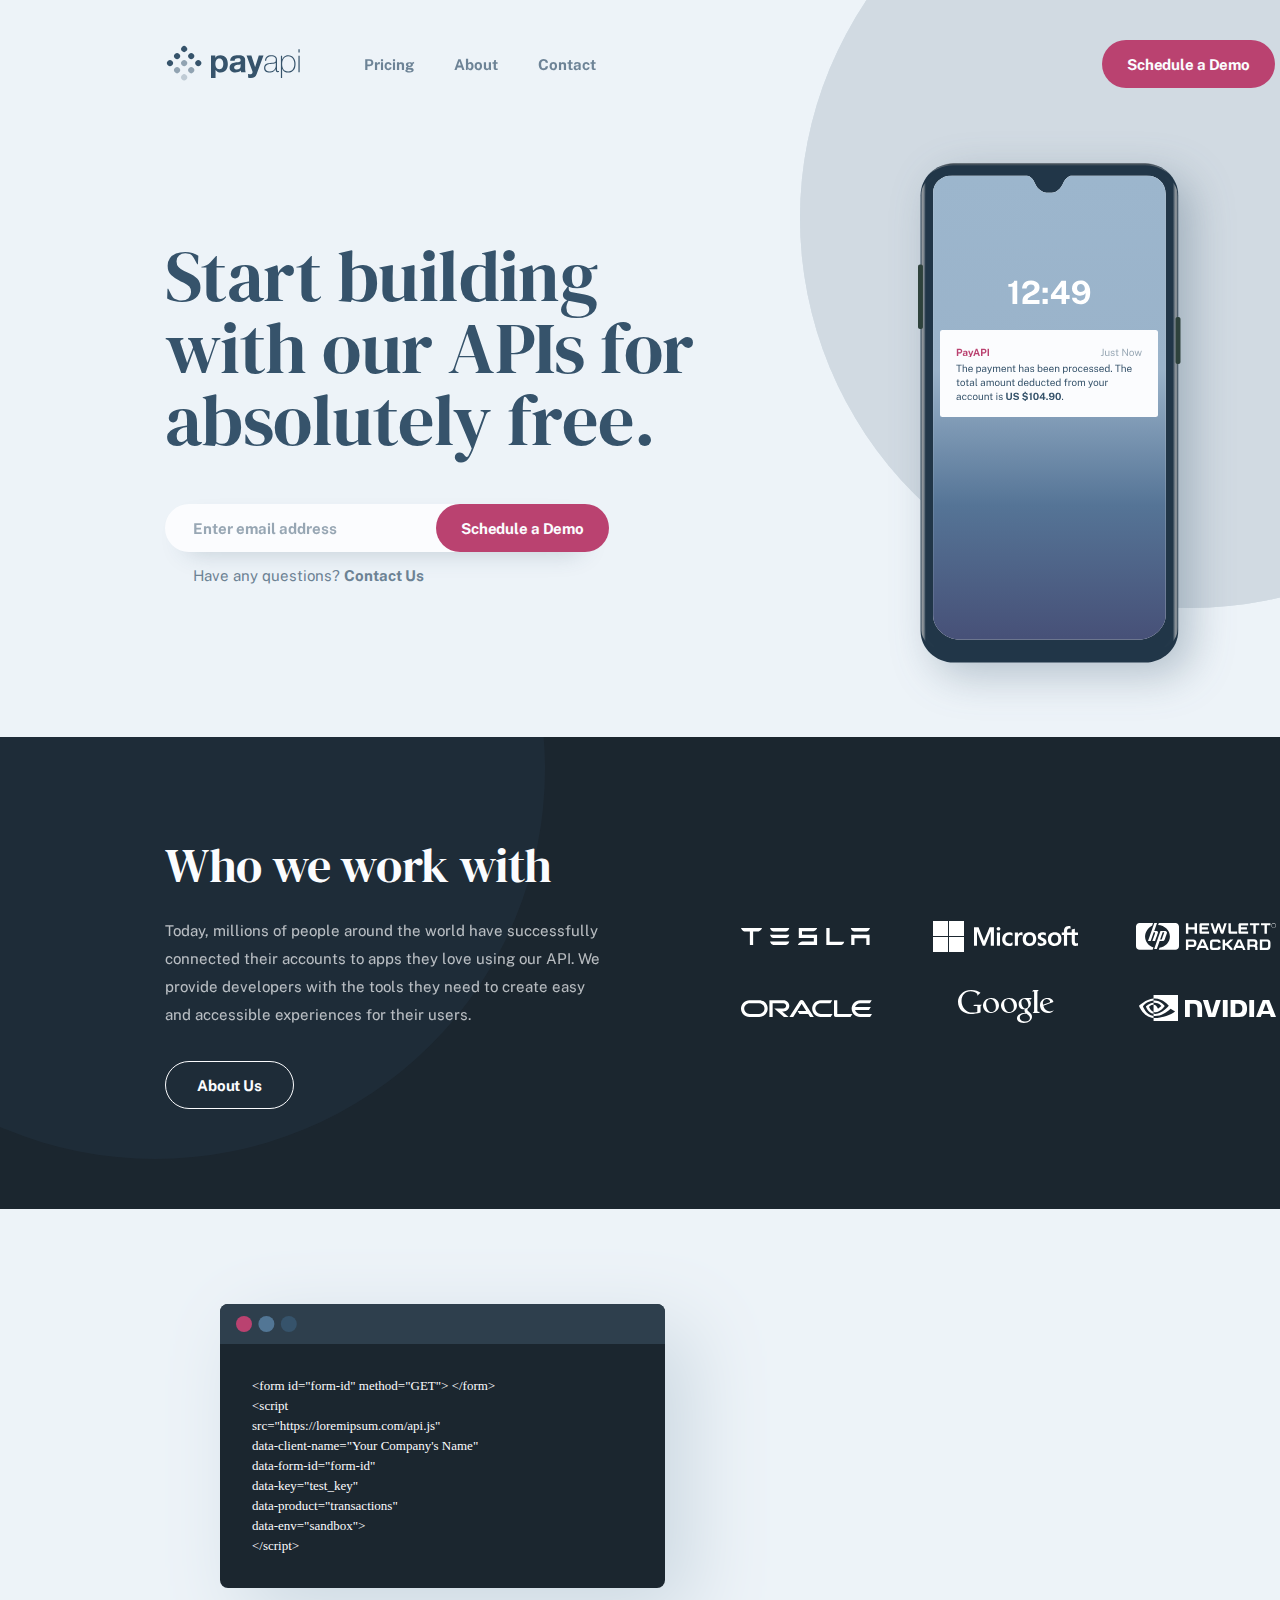
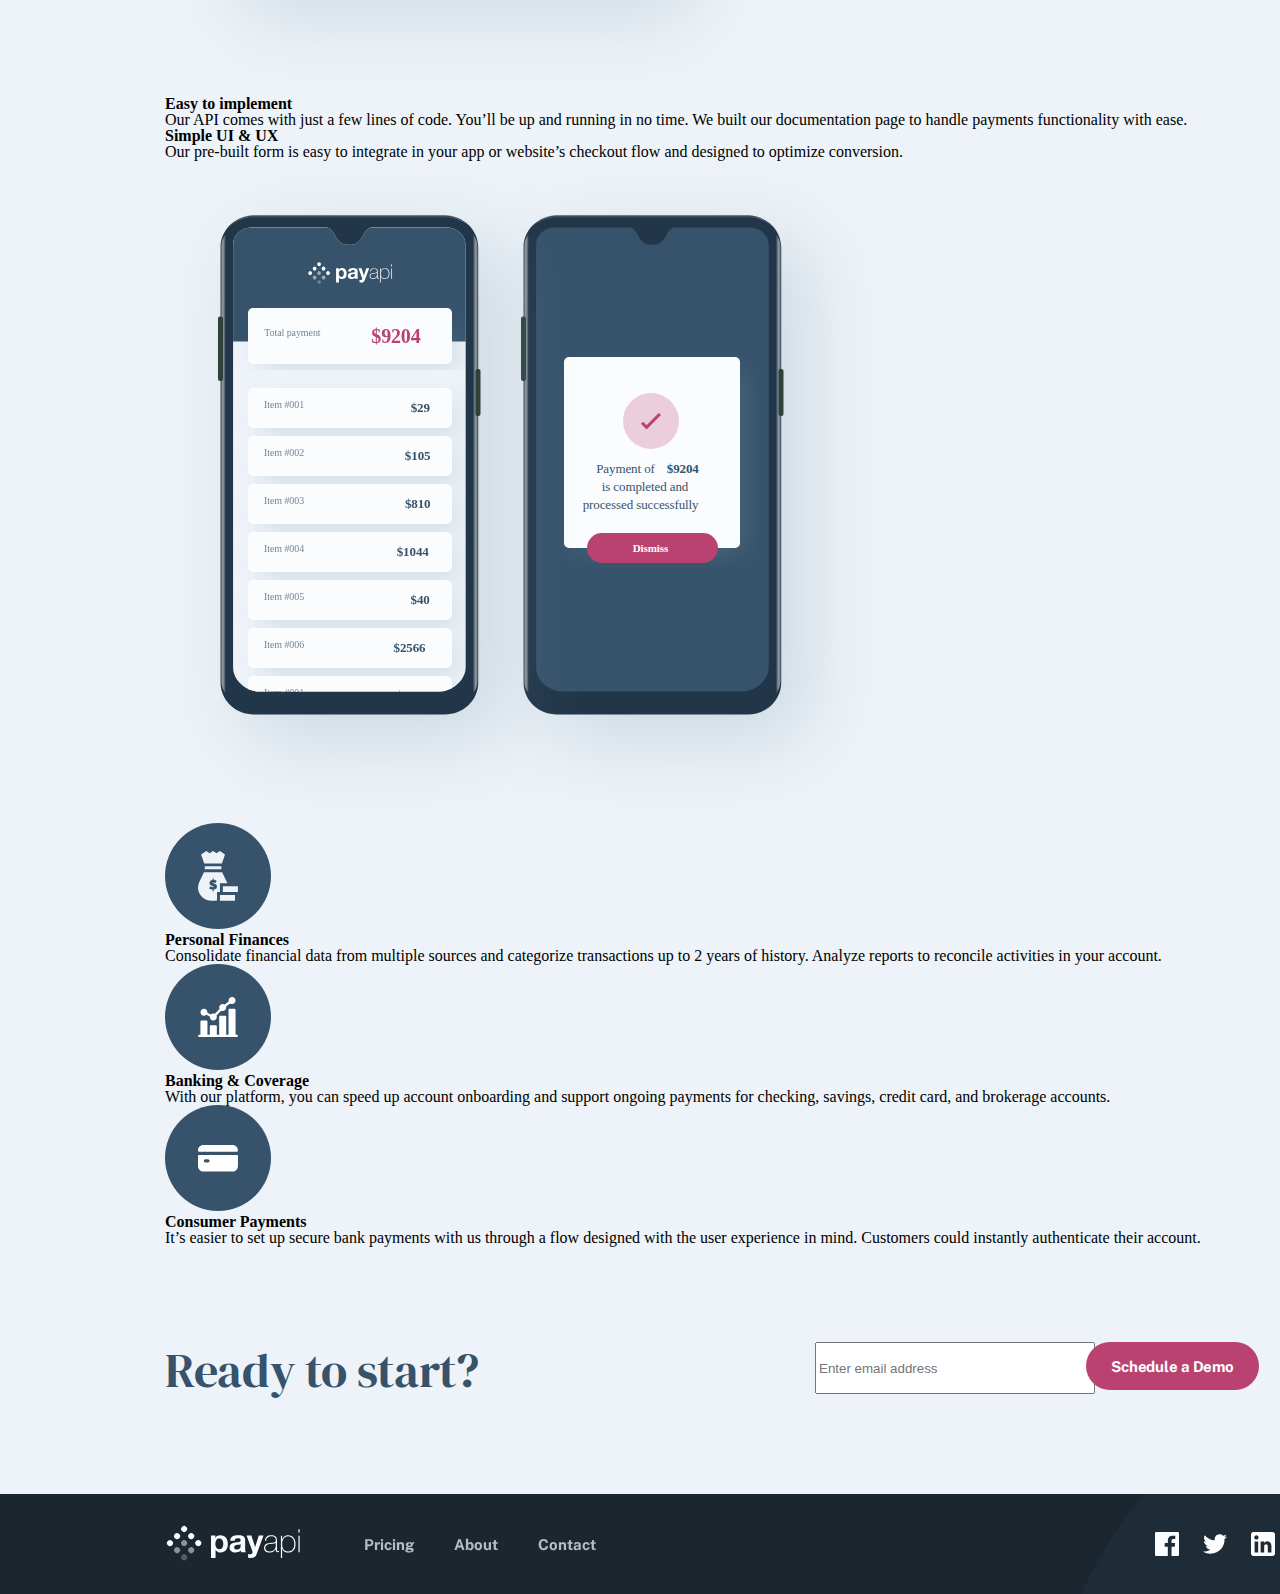
==== index.html @ 09590978 "ui_ux_home" ====
<!DOCTYPE html>
<html lang="en">

<head>
    <meta charset="UTF-8">
    <meta name="viewport" content="width=device-width, initial-scale=1.0">
    <link rel="icon" href="./IMG/favicon-32x32.png" type="image/png" sizes="25x50">
    <link rel="preconnect" href="https://fonts.googleapis.com">
    <link rel="preconnect" href="https://fonts.gstatic.com" crossorigin>
    <link href="https://fonts.googleapis.com/css2?family=Autour+One&family=DM+Serif+Display&display=swap"
        rel="stylesheet">
    <link
        href="https://fonts.googleapis.com/css2?family=Autour+One&family=DM+Serif+Display&family=Public+Sans&display=swap"
        rel="stylesheet">
    <link rel="stylesheet" href="./CSS/reset.css">
    <link rel="stylesheet" href="./CSS/style.css">
    <link rel="stylesheet" href="./CSS/who-we-work.css">
    <link rel="stylesheet" href="./CSS/style_home.css">
    <script src="./JS/main.js" defer></script>
    <script src="./JS/validation.js" defer></script>
    <title>PayAPI</title>
</head>

<body> 
    <div class="main-content">
        <div class="main-content__div">
            <header>
                <nav class="container-navbar">
                    <ul class="navbar-left">
                        <li><a href="index.html"><img src="IMG/payapi-logo.svg" alt="logo"></a></li>
                        <li><a href="pricing.html">Pricing</a></li>
                        <li><a href="about.html">About</a></li>
                        <li><a href="contacts.html">Contact</a></li>
                    </ul>
                    <div class="dropdown">
                        <img src="IMG/Group.svg" alt="menu" class="menu-mobile" onclick="showMobileMenu();">
                        <div class="dropdown-content" id="dropdownContent">
                            <ul>
                                <li><img src="IMG/mobile-close-icon.svg" alt="close" onclick="hideMenu();"></li>
                                <li><img src="IMG/Rectangle.png" alt="line"></li>
                                <li><a href="pricing.html">Pricing</a></li>
                                <li><a href="about.html">About</a></li>
                                <li><a href="contacts.html">Contact</a></li>
                                <li><button class="button-text button--primary-pink button-mobile-menu">Schedule a Demo</button></li>
                            </ul>
                        </div>
                    </div>
                    <div class="navbar-right">
                        <button class="button-text button--primary-pink button-navbar">Schedule a Demo</button>
                    </div>
                </nav>
            </header>
            <main>
                <section>
                    <div class="header-container">
                        <div class="header-container__phone-img-grid">
                            <img class="header-container__phone-img" src="./IMG/home-phone.svg" alt="phone-mockup">
                        </div>
                        <div class="header-container__grid-in-columns">
                            <h1>Start building with our APIs for absolutely free. </h1>
                            <form class="header-container__nav-form" id="formScheduleDemoTop">
                                <input class="header-container__email" type="email" id="inputScheduleDemoTop" placeholder="Enter email address" maxlength="255">
                                <button class="button-text button--primary-pink" id="buttonScheduleDemoTop" onclick="scheduleDemoFormTop(event);">Schedule a Demo</button>
                                <div id="errorTop" class="error-message"></div>
                            </form>
                            <div class="header-container__have-any-questions">
                                <span class="header-container__have-any-questions-span">Have any questions?</span>
                                <a href="contacts.html"><span class="header-container__contact-us">Contact Us</span></a>
                            </div>
                        </div>
                    </div>
                </section>
            </main>
        </div>
        <section class="who-we-work__section">
            <div class="who-we-work">
                <h3 class="who-we-work__heading">Who we work with</h3>
                <div class="who-we-work__info">
                    <p>Today, millions of people around the world have successfully connected their accounts to
                        apps they love using our API. We provide developers with the tools they need to create
                        easy and accessible experiences for their users.</p>
                    <button class="button-text button--primary-blue" onclick="redirectToAboutPage();">About Us</button>
                </div>
                <div class="enterprise-logo__div">
                    <span class="span-tesla"></span>
                    <span class="span-microsoft"></span>
                    <span class="span-hewlett"></span>
                    <span class="span-oracle"></span>
                    <span class="span-google"></span>
                    <span class="span-nvidia"></span>
                </div>
                <div class="who-we-bubble"></div>
            </div>
        </section>
        <div class="main-content__div">
            <main>
                <section class="main-content__div__simple-ui-ux">
                    <section class="main-content__div__simple-ui-ux__easy-to">
                        <img src="/IMG/illustration-easy-to-implement.svg" alt="code example ui ux">
                        <div class="main-content__div__simple-ui-ux__easy-to__inline">
                            <h2>Easy to implement</h2>
                            <p>Our API comes with just a few lines of code. You’ll be up and running in no time. We built our documentation page to handle payments functionality with ease.</p>
                        </div>
                    </section>
                    <section class="main-content__div__simple">
                        <div class="main-content__div__simple__inline"> 
                            <h2>Simple UI & UX</h2>
                            <p>Our pre-built form is easy to integrate in your app or website’s checkout flow and designed to optimize conversion.</p>
                        </div> 
                        <div class="main-content__div__simple__buble-phone">
                            <img src="/IMG/illustration-simple-ui.svg" alt="ui-ux-design">
                            <div class="main-content__div__simple__inline__circle"></div>
                        </div>
                    </section>
                </section>
                    <div class="container-review">
                        <div class="container-column__finances">
                            <img src="IMG/finances-logo.svg" alt="finances logo" class="container-column__finances-photo">
                            <h3>Personal Finances</h3>
                            <p>Consolidate financial data from multiple sources and categorize transactions up to 2 years of history. Analyze reports to reconcile activities in your account. </p>
                        </div>

                        <div class="container-column__banking">
                            <img src="IMG/banking-coverage-logo.svg" alt="banking and coverage logo" class="container-column__banking-logo">
                            <h3>Banking & Coverage</h3>
                            <p>With our platform, you can speed up account onboarding and support ongoing payments for checking, savings, credit card, and brokerage accounts.</p>
                        </div>

                        <div class="container-column__consumer-payments">
                            <img src="IMG/consumer-payments-logo.svg" alt="consumer payments logo" class="container-column__consumer-payments-logo">
                            <h3>Consumer Payments</h3>
                            <p>It’s easier to set up secure bank payments with us through a flow designed with the user experience in mind. Customers could instantly authenticate their account.</p>
                        </div>
                    </div>
                </section>
                <section class="container-bottom">
                    <div class="item-bottom-left">
                        <h2>Ready to start?</h2>
                    </div>
                    <form class="header-container__nav-form" id="formScheduleDemo">
                            <input type="email" id="inputScheduleDemo" placeholder="Enter email address" maxlength="255">
                            <button class="button-text button--primary-pink button-bottom"  id="buttonScheduleDemo" onclick="scheduleDemoForm(event);">Schedule a Demo</button>
                        <div id="error" class="error-message"></div>
                    </form>
                </section>
            </main>
        </div>
        <footer>
            <div>
                <div class="footer">
                    <div class="footer--left">
                        <a href="index.html">
                            <img src="IMG/company-logo--white.svg" alt="payapi enterprise logo"
                                class="footer-companylogo">
                        </a>
                        <ul class="footer-links">
                            <li><a href="pricing.html">Pricing</a></li>
                            <li><a href="about.html">About</a></li>
                            <li><a href="contacts.html">Contact</a></li>
                        </ul>
                    </div>

                    <ul class="footer--right">
                        <li><a href="https://www.facebook.com/"><span class="footer-facebook__link"></span></a></li>
                        <li><a href="https://twitter.com/?lang=en"><span class="footer-twitter__link"></span></a></li>
                        <li><a href="https://lt.linkedin.com/"><span class="footer-linkedin__link"></span></a></li>
                    </ul>
                </div>
                <div class="footer-bubble"></div>
            </div>
        </footer>
    </div>
</body>
<!-- ------ -->
</html>
---- CSS/style.css ----
:root {
  --dark-pink: rgb(186, 66, 112);
  --link-water-white: rgb(251, 252, 254);
  --san-juan-blue: rgb(54, 83, 107);
  --mirage-blue: rgb(27, 38, 47);
  --charm-pink: rgb(218, 109, 151);
  --light-san-juan-blue: rgb(108, 130, 148);
}

.main-content {
  position: absolute;
}

.main-content__div:first-child {
  background-image: url(../IMG/bg-pattern-circle.svg);
  background-repeat: no-repeat;
  background-position: 800px -172px;
}

.main-content__div {
  background-color: #edf3f8;
  padding: 40px 165px 0 165px;
  overflow: hidden;
  max-width: 1110px;
}

.menu-mobile {
  display: none;
}

.dropdown {
  display: none;
}

.button-text {
  font-family: Public Sans;
  font-size: 15px;
  font-style: normal;
  font-weight: 700;
  line-height: normal;
  letter-spacing: -0.115px;
  border-radius: 24px;
}

.button--primary-pink {
  background-color: var(--dark-pink);
  border: none;
  width: 173px;
  height: 48px;
  color: var(--link-water-white);
}

.button--primary-blue {
  background-color: transparent;
  border: 1px solid var(--san-juan-blue);
  width: 168px;
  height: 48px;
  color: var(--san-juan-blue);
}

.button--primary-pink:hover,
.button--primary-pink:active {
  cursor: pointer;
  background-color: var(--charm-pink);
}

.button--primary-blue:hover,
.button--primary-blue:active {
  cursor: pointer;
  background-color: var(--san-juan-blue);
  color: var(--link-water-white);
}

.button-navbar {
  z-index: 3;
}

.container-navbar {
  display: flex;
  flex-shrink: 0;
  align-items: center;
  z-index: 10;
  position: relative;
}

.navbar-left {
  display: flex;
  justify-content: space-around;
  align-items: center;
}

.navbar-left a {
  color: rgb(56, 85, 110);
  font-family: Public Sans;
  font-size: 15px;
  font-style: normal;
  font-weight: 700;
  line-height: normal;
  text-decoration: none;
}

.navbar-left li {
  padding-left: 40px;
  opacity: 0.7;
}

.navbar-left li:hover {
  opacity: 1;
}

.navbar-left li:first-child {
  padding: 0;
  opacity: unset;
}

.navbar-left li:nth-child(2) {
  padding-left: 64px;
}

.navbar-left a:hover {
  color: #36536b;
  opacity: 1;
}

.navbar-right {
  display: flex;
  flex: 1;
  justify-content: flex-end;
}

.container-bottom {
  height: 56px;
  display: flex;
  justify-content: space-between;
  padding: 96px 0;
}

.item-bottom-right {
  display: flex;
  align-items: center;
  justify-content: flex-end;
}

.item-bottom-right input {
  padding: 0;
  background: #fbfcfe;
  box-shadow: 10px 10px 25px -10px rgba(54, 83, 107, 0.25);
  border: none;
  border-radius: 24px;
  width: 418px;
  height: 48px;
  position: relative;
  left: 173px;
  padding-left: 27px;
}

.item-bottom-right input::placeholder {
  font-family: Public Sans;
  font-size: 15px;
  font-style: normal;
  font-weight: 700;
  line-height: normal;
  color: #36536b;
  opacity: 0.5;
  padding: 16px 276px 14px 0px;
}

.item-bottom-right input {
  color: #36536b;
  font-family: Public Sans;
  font-size: 15px;
  font-style: normal;
  font-weight: 700;
  line-height: normal;
}

.item-bottom-right input {
  color: #36536b;
  font-family: Public Sans;
  font-size: 15px;
  font-style: normal;
  font-weight: 700;
  line-height: normal;
}

.button-bottom {
  z-index: 2;
}

.container-bottom h2 {
  color: #36536b;
  font-family: DM Serif Display;
  font-size: 48px;
  font-style: normal;
  font-weight: 400;
  line-height: 56px;
  letter-spacing: -0.369px;
  white-space: nowrap;
}

footer {
  width: 100%;
  height: 100px;
  background: #1b262f;
  overflow: hidden;
}

.footer {
  display: flex;
  justify-content: space-between;
  flex-direction: row;
  align-items: center;
  z-index: 20;
  position: relative;
  height: 100px;
  padding: 0 165px;
}

.footer--left,
.footer--right {
  display: flex;
}

.footer--right {
  width: 120px;
  justify-content: space-between;
}

.footer-links {
  display: flex;
  justify-content: space-around;
  align-items: center;
  margin-right: 40px;
}

.footer-links li {
  margin-right: 40px;
}

.footer-links a {
  text-decoration: none;
  color: #fbfcfe;
  font-family: Public Sans;
  font-size: 15px;
  font-style: normal;
  font-weight: 700;
  line-height: normal;
  opacity: 0.7;
}

.footer-links a:hover {
  opacity: unset;
}

.footer-companylogo {
  margin-right: 64px;
}

.footer--right li {
  margin-right: 20px;
}

.footer--right li:last-child {
  margin-right: 0;
}

.footer-bubble {
  width: 780px;
  height: 780px;
  border-radius: 780px;
  background: #36536b;
  position: relative;
  z-index: 3;
  right: -390px;
  bottom: 236px;
  float: right;
  opacity: 0.15;
}

.footer--right span {
  height: 24px;
  width: 24px;
  display: block;
  background-position: center;
  background-repeat: no-repeat;
  background-size: cover;
}

.footer--right span.footer-twitter__link {
  background-size: unset;
}

.footer-facebook__link {
  background-image: url(../IMG/facebook-logo.svg);
}

.footer-twitter__link {
  background-image: url(../IMG/twitter-logo.svg);
}

.footer-linkedin__link {
  background-image: url(../IMG/linkedin-logo.svg);
}

.footer-facebook__link:hover {
  background-image: url(../IMG/facebook-logo--pink.svg);
}

.footer-twitter__link:hover {
  background-image: url(../IMG/twitter-logo--pink.svg);
}

.footer-linkedin__link:hover {
  background-image: url(../IMG/linkedin-logo--pink.svg);
}

@media screen and (min-width: 1678px) {
  .main-content__div:first-child{
    padding: 40px 300px 0 300px !important;
  }
}
@media screen and (min-width: 1441px) {
  .main-content__div,
  .main-content {
    margin: 0 auto;
  }

  .main-content__div:first-child{
    padding: 40px 200px 0 200px !important;
  }

  .main-content {
    position: unset;
    background-color: #edf3f8;
  }

  .dropdown {
    display: none;
  }

  footer {
    display: flex;
    justify-content: center;
  }

  footer > div {
    width: 1770px;
    overflow: hidden;
  }

  .who-we-work__section {
    display: flex;
    justify-content: center;
    background: #1b262f;
  }

  .main-content__div__simple-ui-ux__easy-to{
    display: grid;
    grid-template-columns: 1fr 1fr;
    grid-template-rows: 1fr;
}

.main-content__div__simple{
    display: grid;
    grid-template-columns: 1fr 1fr 1fr;
}

.main-content__div__simple-ui-ux{
    background-color:#eef3f9 ;
}

.main-content__div__simple-ui-ux__easy-to__inline h2{
    font-family: DM Serif Display;
    font-size: 48px;
    font-weight: 400;
    line-height: 56px;
    letter-spacing: -0.3692307770252228px;
    text-align: left;
    color: #36536B;
    max-width: 445px;
    max-height: 56px;
    padding-top: 170px;
    padding-left: 15px;
}

.main-content__div__simple-ui-ux__easy-to__inline p{
    font-family: Public Sans;
    font-size: 15px;
    font-weight: 400;
    line-height: 28px;
    letter-spacing: 0px;
    text-align: left;
    opacity: 70%;
    color: #36536B;
    max-width: 430px;
    max-height: 84px;
    padding-left: 13px;
    padding-top: 24px;
}

.main-content__div__simple__inline h2{
    font-family: DM Serif Display;
    font-size: 48px;
    font-weight: 400;
    line-height: 56px;
    letter-spacing: -0.3692307770252228px;
    text-align: left;
    color: #36536B;
    max-width: 445px;
    max-height: 56px;
    color:#36536B;
    padding-left: 0px;
}

.main-content__div__simple__inline p{
    font-family: Public Sans;
    font-size: 15px;
    font-weight: 400;
    line-height: 28px;
    letter-spacing: 0px;
    text-align: left;
    color: #36536B;
    opacity: 70%;
    max-width: 445px;
    max-height: 56px;
    padding-left: 0px;
    padding-top: 24px;
}

.main-content__div__simple__inline{
    width: 610px;
    padding-top: 228px;
}

.main-content__div__simple-ui-ux__easy-to img{
    margin-left: -55px;
    padding-top: 55px;
}

.main-content__div__simple__inline__circle{
     background: #36536b;
    max-width: 390px; 
    max-height: 780px;
    opacity: 10%;
    border-radius: 100% 0 0 100%/50% 0 0 50%;
    margin-left: -150px;
}

.main-content__div__simple__buble-phone img{
    margin-top: 85px;
    z-index: 10;
    margin-left:-140px;
}


.main-content__div__simple{
    display: grid;
    grid-template-columns: 445px 700px;
}

.main-content__div__simple__buble-phone{
    display: grid;
    grid-template-columns: 410px 390px;
    grid-template-rows: 780px 600px;
    margin-left: 180px;
    margin-top: -93px;
}

}


@media screen and (max-width: 768px) and (min-width: 376px) {
  .main-content__div {
    max-width: 689px;
    padding: 0 40px 0 39px;
  }

  .main-content__div:first-child {
    padding: 45px 40px 0 39px;
    background-position: -91px -663px;
    background-size: 949px;
    max-width: 689px;
  }

  .menu-mobile {
    display: none;
  }

  .dropdown {
    display: none;
  }

  footer {
    max-width: 768px;
  }

  .footer {
    padding: 0 40px 0 39px;
  }

  .navbar-left img {
    width: 135px;
    height: 38px;
  }

  .navbar-left li:nth-child(2) {
    padding-left: 64px;
  }

  .container-bottom {
    flex-direction: column;
    align-items: center;
    padding: 100px 0 187px 0;
  }

  .container-bottom h2 {
    margin-bottom: 40px;
  }

  .item-bottom-right input {
    left: 87.5px;
  }

  .button-bottom {
    position: relative;
    right: 85px;
  }

.main-content__div__simple-ui-ux__easy-to,
.main-content__div__simple {
    display: flex;
    flex-direction: column;
    align-items: center;
}

.main-content__div__simple__inline__circle {
    display: none;
    position: absolute;
    top: -9999px;
    left: -9999px;
    width: 0;
    height: 0;
} 

.main-content__div__simple-ui-ux__easy-to__inline{
    margin-bottom: 200px;
    margin-top: -50px;
}

.main-content__div__simple-ui-ux__easy-to img{
    margin-left: 41px;
    padding-top: 52px;
    max-width: 77%;
}


.main-content__div__simple-ui-ux__easy-to__inline p{
    max-width: 580px;
    max-height:59px;
    text-align: center;
    padding-right: 50px;
    font-family: Public Sans;
    font-size: 15px;
    font-weight: 400;
    line-height: 28px;
    letter-spacing: 0px;
    color:#6C8294;
    padding-left: 52px;
    padding-bottom: 10px;
}

.main-content__div__simple__inline p{
    text-align: center;
    max-width:573px;
    margin-bottom: -180px;
    font-family: Public Sans;
    font-size: 15px;
    font-weight: 400;
    line-height: 28px;
    letter-spacing: 0px;
    text-align: center;
  color: #6C8294;
}

.main-content__div__simple-ui-ux__easy-to__inline h2{
    text-align: center;
    padding-left: 100px;
    padding-right: 55px;
    font-family: DM Serif Display;
    font-size: 48px;
    color: #36536B;
    font-weight: 400;
    line-height: 56px;
    letter-spacing: -0.3692307770252228px;
    padding-left: 53px;
    padding-top: 8px;
    padding-bottom: 23px;

}

.main-content__div__simple__inline h2{
    font-family: DM Serif Display;
    font-size: 48px;
    font-weight: 400;
    line-height: 56px;
    letter-spacing: -0.3692307770252228px;
    text-align: center;
    max-width: 445px;
    max-height: 56px;
    color: #36536B;
    padding-left: 63px;
    padding-top: 352px;
    margin-bottom: 24px;
}

.main-content__div__simple__inline__circle {
    background: #36536b;
    max-width: 780px;
    max-height: 780px;
    opacity: 10%;
    border-radius: 100% 0 0 100%/50% 0 0 50%;
    display: none;
}

.main-content__div__simple__buble-phone{
    max-width: 768px;
    margin-right: 195px;
    max-height: 150px;
}

.main-content__div__simple__buble-phone img{
    max-width: 94%;
    margin-left: 130px;
    margin-top: -360px;
}

.main-content__div__simple__inline{
  margin-top: 150px;
}

.main-content__div__simple-ui-ux__easy-to{
  max-height: 500px;
}

.main-content__div__simple{
  height: 637px;
}

}

@media screen and (max-width: 376px) {
  .who-we-work__section {
    padding: 40px 24px 0 24px;
  }

  .main-content__div:first-child {
    padding: 40px 24px 0 24px;
    background-position: -202px -550px;
  }

  .main-content {
    position: unset;
  }

  .navbar-left li:nth-child(2) {
    display: none;
  }

  .navbar-left li:nth-child(3) {
    display: none;
  }

  .navbar-left li:nth-child(4) {
    display: none;
  }

  .navbar-right {
    display: none;
  }

  .menu-mobile {
    display: flex;
    margin-left: 164px;
  }

  .button-mobile-menu {
    width: 252px;
  }

  .dropdown {
    position: relative;
    display: flex;
    z-index: 20;
  }

  .dropdown-content {
    display: block;
    max-width: 0;
    overflow: hidden;
    position: absolute;
    top: -52px;
    right: -23px;
    background-color: #1b262f;
    background-image: url(../IMG/bg-pattern-circle.svg);
    background-repeat: no-repeat;
    background-position: -277px -550px;
    box-shadow: 10px 10px 25px -10px rgba(54, 83, 107, 0.25);
    width: 300px;
    height: 667px;
    z-index: 20;
    transition: max-width 0.7s ease-in-out;
    text-align: center;
  }

  .show {
    max-width: 300px;
  }

  .dropdown-content li {
    list-style-type: none;
  }

  .dropdown-content li:first-child {
    text-align: right;
    margin-top: 48px;
    margin-bottom: 8px;
    margin-right: 27px;
  }

  .dropdown-content li:nth-child(2) {
    padding-bottom: 27px;
  }

  .dropdown-content a {
    color: #fbfcfe;
    text-align: center;
    font-family: Public Sans;
    font-size: 20px;
    font-style: normal;
    font-weight: 700;
    line-height: normal;
    text-decoration: none;
    display: block;
    padding-top: 16px;
    padding-bottom: 16px;
    opacity: 0.7;
  }

  .dropdown-content li:nth-child(6) {
    padding-top: 16px;
  }

  .container-bottom {
    flex-direction: column;
    justify-content: center;
    align-items: center;
    height: unset;
    padding: unset;
  }

  .container-bottom h2 {
    font-size: 32px;
    line-height: 36px;
    letter-spacing: -0.246px;
    margin-bottom: 32px;
  }

  .item-bottom-right {
    flex-direction: column;
  }

  .item-bottom-right input {
    margin-bottom: 16px;
    width: 300px;
    left: 0px;
  }

  .button-bottom {
    width: 327px;
    margin-bottom: 80px;
  }

  footer {
    height: 353px;
  }

  .footer {
    padding: 0 24px;
    flex-direction: column;
    height: 353px;
    justify-content: unset;
  }

  .footer-companylogo {
    margin-right: unset;
    margin: 41px 0 40px 0;
  }

  .footer--left {
    flex-direction: column;
    align-items: center;
  }

  .footer--right {
    margin-top: 39px;
  }

  .footer-links {
    margin-right: unset;
    flex-direction: column;
    align-items: center;
  }

  .footer-links li {
    margin-right: unset;
  }

  .footer-links li:nth-child(2) {
    margin: 31px 0;
  }

  .footer-bubble {
    left: 202px;
    top: -177px;
  }
  .main-content__div__simple-ui-ux__easy-to,
    .main-content__div__simple {
        flex-direction: column;
        align-items: center;
        justify-content: center;
    }

    .main-content__div__simple-ui-ux__easy-to img,
    .main-content__div__simple__buble-phone img {
        margin-bottom: 20px;
        max-width: 129%; 
        margin-left: -34px;
        margin-top: 72px;
    }

    .main-content__div__simple__inline__circle {
        display: none; 
    }

    .main-content__div__simple-ui-ux__easy-to__inline,
    .main-content__div__simple__inline {
        text-align: center;
        max-width: 100%;
    }
    .main-content__div__simple-ui-ux__easy-to__inline h2,
    .main-content__div__simple__inline h2 {
        font-family: DM Serif Display;
        font-size: 36px;
        font-weight: 400;
        line-height: 36px;
        letter-spacing: -0.2769230902194977px;
        text-align: center;
        color: #36536B;
        margin-bottom: 20px;
        max-height: 36px;
    }

    .main-content__div__simple-ui-ux__easy-to__inline p,
    .main-content__div__simple__inline p {
        font-family: Public Sans;
        font-size: 15px;
        font-weight: 400;
        line-height: 28px;
        color: #6C8294;
        max-width: 327px;
    }
  
    .main-content__div__simple {
      display: flex;
      flex-direction: column;
      align-items: center;
    }
  
    .main-content__div__simple__buble-phone {
      order: -1; 
    }

    .main-content__div__simple-ui-ux__easy-to img {
      max-width: 135%;
      margin-left:-40px;
      margin-top:-1px ;
  }

  .main-content__div__simple-ui-ux__easy-to__inline {
    margin-top: -45px; 
    max-width: 310px;
    max-height: 209px;
    padding-left: 8px;
  }

  .main-content__div__simple__buble-phone img {
    margin-top: 50px;
  }
  
  .main-content__div__simple__inline {
    margin-top: -37px;
  }
/* 3 columns css - Personal Finances, Banking & Coverage, Consumer Payments */

.container-review {
  display: flex;
  flex-direction: row;
  align-items: flex-start;
  margin: auto;
  font-family: "Public Sans";
  padding: 146.57px 0 0 0;
}

.container-column__finances {
  display: flex;
  flex-direction: column;
  align-items: center;
  margin-right: 30px;
}

.container-column__banking {
  display: flex;
  flex-direction: column;
  align-items: center;
  margin-right: 30px;
}

.container-column__consumer-payments {
  display: flex;
  flex-direction: column;
  align-items: center;
}

.container-review img {
  width: 106px;
  height: 106px;
}

.container-review h3 {
  width: 350px;
  height: 25px;
  color: #36536B;
  text-align: center;
  font-size: 18px;
  font-style: normal;
  font-weight: 700;
  line-height: 25px;
  letter-spacing: -0.138px;
  margin: 32px 0 16px 0;
}

.container-review p {
  width: 350px;
  color: #6C8294;
  text-align: center;
  font-size: 15px;
  font-style: normal;
  font-weight: 400;
  line-height: 25px;
  letter-spacing: -0.115px;
}

.container-column__finances-photo{
  margin-right: 15px;
}

@media screen and (max-width: 768px) and (min-width: 376px) {
  
  .container-review {
    padding: 100px 0 0 0;
    width: 768px;
  }
  
  
  .container-column__finances {
    margin-right: 10px;
  }
  
  .container-column__banking {
    margin-right: 10px;
  }

  .container-review img {
    width: 88px;
    height: 88px;
  }

  .container-review h3 {
    width: 223px;
    margin: 32px 0 16px 0;
  }

  .container-review p {
    width: 223px;
  }

  .container-column__finances-photo{
    margin-right: unset;
  }
}

@media screen and (max-width: 376px) {

  .container-review {
    flex-direction: column;
    padding: 80px 0 80px 0;
  }  

  .container-column__finances {
    margin-right: unset;
    margin-bottom: 48px;
  }

  .container-column__banking {
    margin-right: unset;
    margin-bottom: 48px;
  }

  .container-review img {
    width: 106px;
    height: 106px;
  }

  .container-review h3 {
    width: 328px;
    margin: 33px 0 16px 0;
  }

  .container-review p {
    width: 328px;
  }

  .main-content__div:has(.container-review){
    padding: 40px 24px 0 24px;
  }

  .container-column__finances-photo{
    margin-right: unset;
  }
}
}
/* ---------- */
---- CSS/who-we-work.css ----
.who-we-work {
    background: #1B262F;
    display: grid;
    grid-template-columns: 576px 575px;
    grid-template-rows: auto auto;
    width: 1112px;
    position: relative;
    padding: 100px 163px 100px 165px;
    overflow: hidden;
    height: 272px;
}

.who-we-work__heading {
    color: #FBFCFE;
    font-family: DM Serif Display;
    font-size: 48px;
    font-style: normal;
    font-weight: 400;
    line-height: 56px;
    letter-spacing: -0.369px;
    white-space: nowrap;
    margin-bottom: 24px;
    grid-column: 1/3;
    z-index: 10;
}

.who-we-work__info {
    width: 445px;
    margin-right: 131px;
    z-index: 10;
}

.who-we-work__info p {
    color: #FBFCFE;
    font-family: Public Sans;
    font-size: 15px;
    font-style: normal;
    font-weight: 400;
    line-height: 28px;
    margin-bottom: 32px;
    opacity: 0.7;
}

.who-we-work__info .button--primary-blue {
    border: 1px solid #FBFCFE;
    color: #FBFCFE;
    width: 129px;
}

.who-we-work__info .button--primary-blue:hover,
.who-we-work__info .button--primary-blue:active {
    border: 1px solid #FBFCFE;
    background: #FFF;
    color: #1B262F;
}

.enterprise-logo__div span {
    display: block;
    z-index: 10;
}

.span-tesla {
    background-image: url(/IMG/ENTERPRISES-LOGO/tesla.svg);
    width: 129px;
    height: 17px;
}

.span-microsoft {
    background-image: url(/IMG/ENTERPRISES-LOGO/microsoft.svg);
    width: 145px;
    height: 31px;
    margin-top: -7px;
}

.span-hewlett {
    background-image: url(/IMG/ENTERPRISES-LOGO/hewlett-packard.svg);
    width: 140px;
    height: 27px;
    margin-top: -5px;
    margin-left: 12px;
}

.span-oracle {
    background-image: url(/IMG/ENTERPRISES-LOGO/oracle.svg);
    width: 131px;
    height: 17px;
}

.span-google {
    background-image: url(/IMG/ENTERPRISES-LOGO/google.svg);
    width: 96px;
    height: 33px;
    margin-top: -10px;
    margin-left: 25px;
}

.span-nvidia {
    background-image: url(/IMG/ENTERPRISES-LOGO/nvidia.svg);
    width: 137px;
    height: 26px;
    margin-top: -5px;
    margin-left: 15px;
}

.enterprise-logo__div {
    display: grid;
    grid-template-columns: repeat(3, 1fr);
    grid-template-rows: 72px 50px;
    margin-top: 11px;
}

.who-we-bubble {
    width: 780px;
    height: 780px;
    border-radius: 780px;
    background: #36536B;
    position: relative;
    z-index: 3;
    left: -400px;
    top: -730px;
    opacity: 0.15;
}

@media screen and (max-width: 768px) {
    .main-content__div {
        text-align: center;
        padding: 45px 40px 0 39px;
    }

    .enterprise-logo__div {
        grid-row: 1/2;
        margin-top: 6px;
        margin-bottom: 38px;
        grid-template-columns: repeat(3, 176px);
        margin-left: 9px;
    }

    .who-we-work__section{
        max-width: 767px;
        overflow: hidden;
    }

    .who-we-work {
        grid-template-columns: 554px;
        min-width: 768px;
        text-align: center;
        left: -58px;
        height: 425px;
        padding: 89px 163px 100px 165px;
    }

    .who-we-work__info {
        margin-right: unset;
        margin: 0 auto;
    }

    .who-we-work__heading {
        grid-column: 1/2;
    }

    .who-we-work__info {
        grid-row: 3/4;
    }

    .span-microsoft {
        margin-left: 15px;
    }

    .span-hewlett {
        margin-left: 44px;
    }

    .span-google {
        margin-top: -9px;
        margin-left: 40px;
    }

    .span-nvidia {
        margin-left: 47px;
    }
    .who-we-bubble {
        left: -115px;
        top: -1075px;
    }
}

@media screen and (max-width: 376px) {

    .main-content{
        background-color: #edf3f8;
    }
    
    .main-content__div{
        padding: 40px 24px 0 24px;
    }

    .who-we-work {
        padding: 80px 24px 80px 24px;
        grid-template-columns: 327px;
        left: -25px;
        height: 509px;
        margin-top: 80px;
    }

    .who-we-work__info {
        width: 327px;
    }

    .who-we-work__heading {
        font-size: 32px;
        line-height: 36px;
        letter-spacing: -0.246px;
        margin-bottom: 16px;
    }

    .who-we-work__info p {
        width: 330px;
        margin-bottom: 60px;
    }

    .enterprise-logo__div {
        margin-top: 4px;
        margin-bottom: 56px;
        grid-template-columns: repeat(2, 150px);
        margin-left: 27px;
    }

    .span-tesla {
        background-image: url(/IMG/ENTERPRISES-LOGO/MOBILE/tesla-mobile.svg);
        width: 107px;
        height: 15px;

    }

    .span-microsoft {
        background-image: url(/IMG/ENTERPRISES-LOGO/MOBILE/microsoft-mobile.svg);
        width: 120px;
        height: 26px;
        margin-left: 6px;
        margin-top: -5px;
    }

    .span-hewlett {
        background-image: url(/IMG/ENTERPRISES-LOGO/MOBILE/hewlett-packard-mobile.svg);
        width: 115px;
        height: 22px;
        margin-top: -11px;
        margin-left: -1px;
    }

    .span-oracle {
        background-image: url(/IMG/ENTERPRISES-LOGO/MOBILE/oracle-mobile.svg);
        width: 108px;
        height: 14px;
        margin: -8px 0 0 19px;
    }

    .span-google {
        background-image: url(/IMG/ENTERPRISES-LOGO/MOBILE/google-mobile.svg);
        width: 79px;
        height: 27px;
        margin: 1px 0 0 7px;
    }

    .span-nvidia {
        background-image: url(/IMG/ENTERPRISES-LOGO/MOBILE/nvidia-mobile.svg);
        width: 113px;
        height: 22px;
        margin: 4px 0 0 6px;
    }

    .who-we-bubble {
        left: -225px;
        top: -1193px;
    }

}
---- CSS/style_home.css ----
:root {
    --dark-pink: rgb(186, 66, 112);
    --link-water-white: rgb(251, 252, 254);
    --san-juan-blue: rgb(54, 86, 107);
    --mirage-blue: rgb(27, 38, 47);
    --charm-pink: rgb(218, 109, 151);
    --light-san-juan-blue: rgb(108, 130, 148);
}

.header-container {
    display: grid;
    grid-template-columns: 1.2fr 1fr;
    grid-template-rows: 1fr;
    max-height: 649px;
}

.header-container__grid-in-columns h1 {
    color: #36536b;
    font-family: 'DM Serif Display';
    font-size: 72px;
    line-height: 72px;
    font-weight: 400;
    margin-bottom: 48px;
    width: 546px;
    letter-spacing: -.55px;
}

.header-container__phone-img-grid:nth-of-type(1) {
    grid-column-start: 2;
}

.header-container__grid-in-columns {
    padding-top: 152px;

}

.header-container__phone-img-grid {
    grid-row: 1;
    padding-top: 20px;
    padding-left: 60px;
}

.header-container__phone-img {
    padding-left: 94px;
}

.header-container__nav-form {
    display: grid;
    grid-template-columns: 280px 180px;
}

input.header-container__email::placeholder {
    font-family: Public Sans;
    font-size: 15px;
    font-style: normal;
    font-weight: 700;
    line-height: normal;
    color: #36536b;
    opacity: 0.5;
    padding: 16px 276px 14px 0px;
}

input.header-container__email {
    width: 390px;
    height: 48px;
    background-color: rgb(251, 252, 254);
    color: #36536b;
    font-family: Public Sans;
    font-size: 15px;
    font-style: normal;
    font-weight: 700;
    line-height: normal;
    border-radius: 25px;
    border: 0px solid #FBFCFE;
    padding: 0px 0px 0px 28px;
    box-shadow: 10px 10px 25px -10px rgba(54, 83, 107, 0.25);
}


.header-container__nav-form .button--primary-pink {
    z-index: 9;
    margin-left: -9px;
}


.header-container__have-any-questions-span {
    color: rgb(108, 130, 148);
    font-family: Public Sans;
    font-size: 15px;
    font-weight: 400;
    line-height: 18px;
    text-align: left;
    padding-left: 28px;
}

.header-container__contact-us {
    color: rgba(108, 130, 148, 1);
    font-family: Public Sans;
    font-size: 15px;
    font-weight: 700;
    line-height: 18px;
    text-align: left;
}

.header-container__have-any-questions {
    padding-top: 15px;
}

.header-container__have-any-questions a {
    text-decoration: none;
}

@media screen and (max-width: 768px) and (min-width: 376px) {

    .main-content__div:first-child {
        padding: 41px 40px 117px 39px;
    }

    .header-container {
        display: block;
    }

    .header-container__grid-in-columns {
        padding-top: 0;
        height: 208px;
    }

    .header-container__phone-img {
        min-height: unset;
        width: 252px;
        height: 397px;
        padding-left: unset;
        margin: 13px 173px 7px 173px;
    }

    .header-container__phone-img-grid {
        margin-bottom: -20px;
        padding-top: unset;
    }

    .header-container__nav-form {
        margin-left: 125px;
    }

    .input.header-container__email {
        margin-top: 10px;
    }

    .header-container__grid-in-columns h1 {
        font-size: 48px;
        letter-spacing: -0.37px;
        margin-left: 60px;
        margin-top: -22px;
        line-height: 56px;
        margin-bottom: 22px;
        width: 567px;
    }

    .header-container__nav-form .button--primary-pink {
        width: 173px;
        height: 48px;
        margin-top: 10px;
    }

    .header-container__have-any-questions-span {
        color: rgb(108, 130, 148);
        font-family: Public Sans;
        font-size: 15px;
        font-weight: 400;
        line-height: 18px;
        letter-spacing: 0px;
        text-align: left;
        padding-left: 28px;
    }

    .header-container__have-any-questions {
        margin-left: -30px;
    }

    .header-container__contact-us {
        color: rgba(108, 130, 148, 1);
        font-family: Public Sans;
        font-size: 15px;
        font-weight: 700;
        line-height: 17.63px;
        letter-spacing: 0px;
    }

    input.header-container__email {
        margin-top: 10px;
    }

}

@media screen and (max-width: 376px) {

    .header-container {
        display: block;
    }

    .header-container__phone-img-grid {
        padding-top: unset;
        padding-left: unset;
    }

    .header-container__nav-form .button--primary-pink {
        margin-left: 0px;
        margin-top: 14px;
        width: 327px;
        height: 48px;
        letter-spacing: -0.3px;
    }

    #formScheduleDemo .button--primary-pink {
        margin-left: 0;
        margin-top: 0;
        width: 327px;
        height: 48px;
        letter-spacing: -0.3px;
    }

    #formScheduleDemo  .container-bottom h2 {
        margin-bottom: 28px;
    }
    
    .header-container__phone-img {
        width: 200px;
        height: 317px;
        margin: 3px 75px;
        padding: 0;
        min-height: unset;
    }

    .header-container__phone-img-grid {
        display: grid;
        max-width: 376px;

    }

    .header-container__grid-in-columns h1 {
        max-width: 327px;
        font-size: 32px;
        letter-spacing: -0.24px;
        line-height: 36px;
        margin-bottom: 25px;
    }

    input.header-container__email {
        width: 300px;
    }

    .header-container__grid-in-columns {
        margin-top: -30px;
        padding-top: unset;
    }

    .header-container__nav-form {
        padding-left: 0px;
        margin-left: 0px;
        display: flex;
        flex-direction: column;
    }

    .header-container__have-any-questions {
        padding: 0;
        margin-left: -33px;
        margin-top: 24px;
    }

    .header-container__contact-us {
        letter-spacing: 0.2px;
    }

}
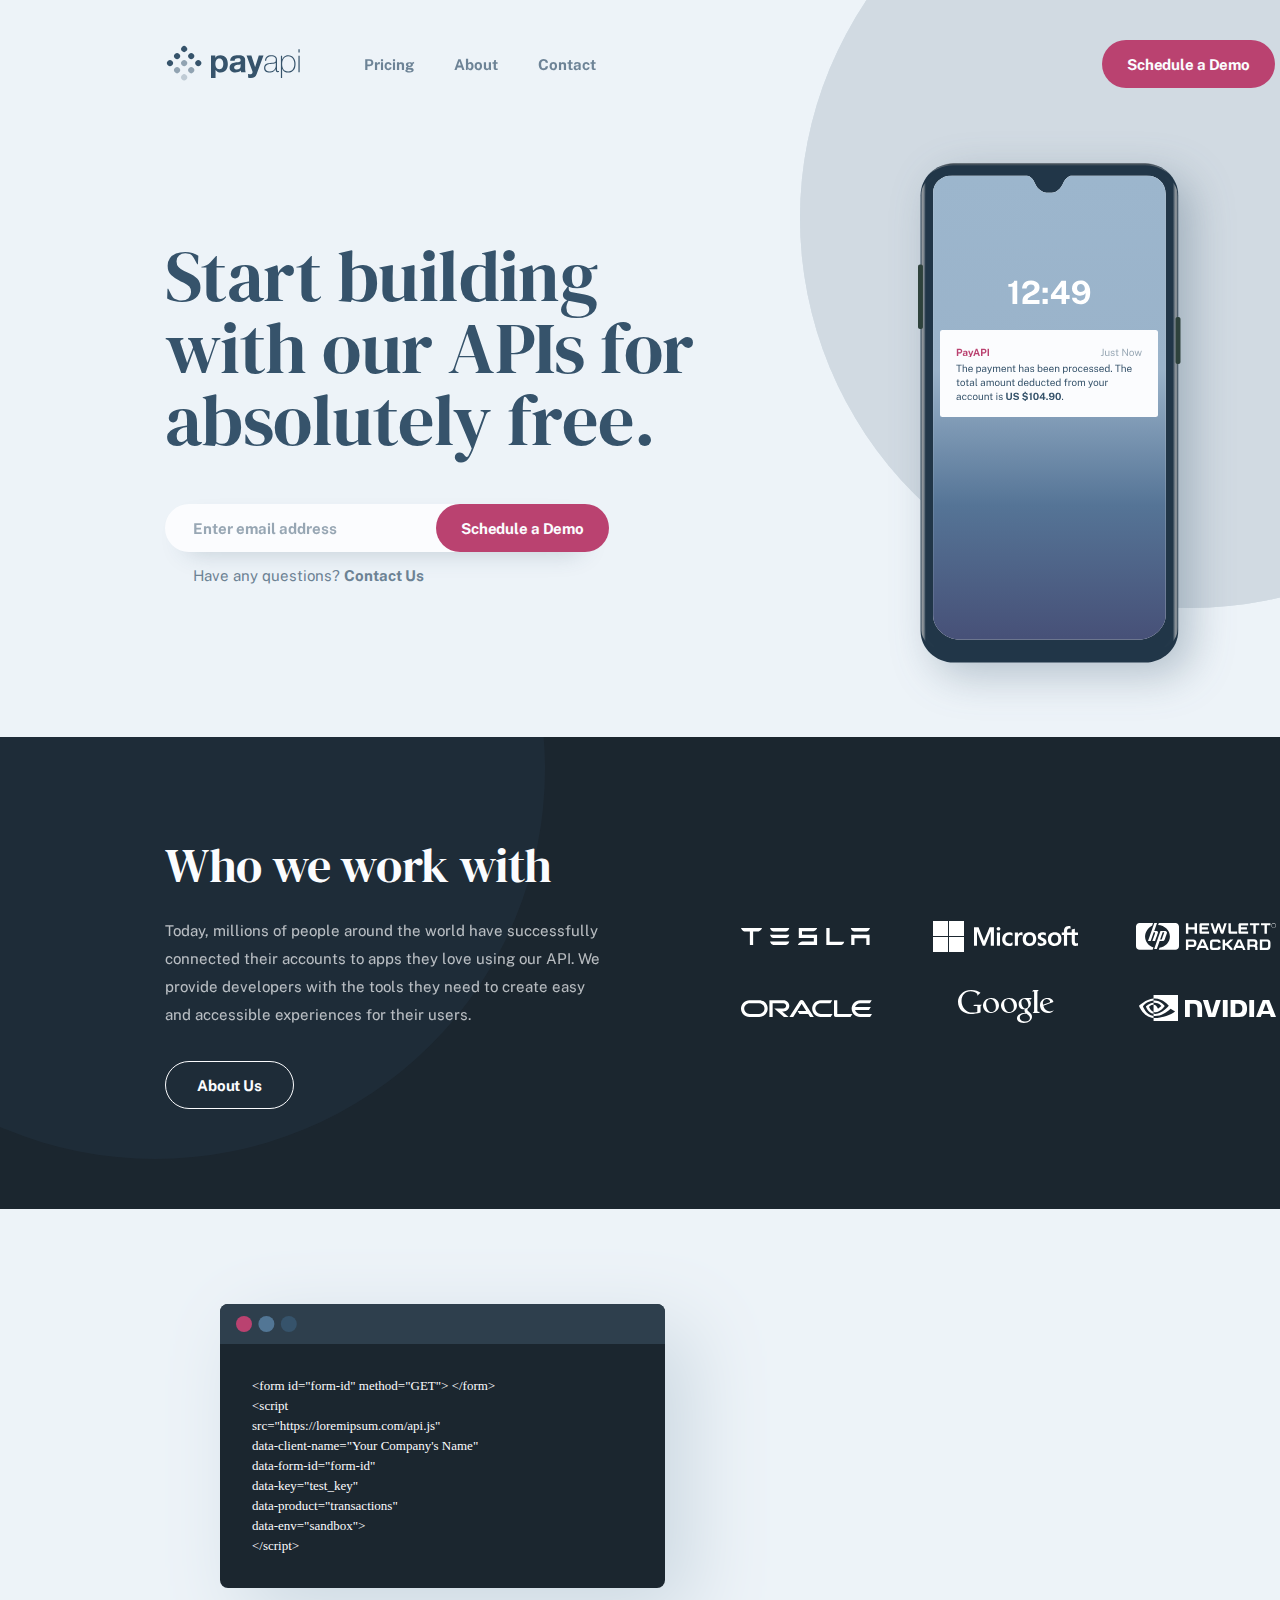
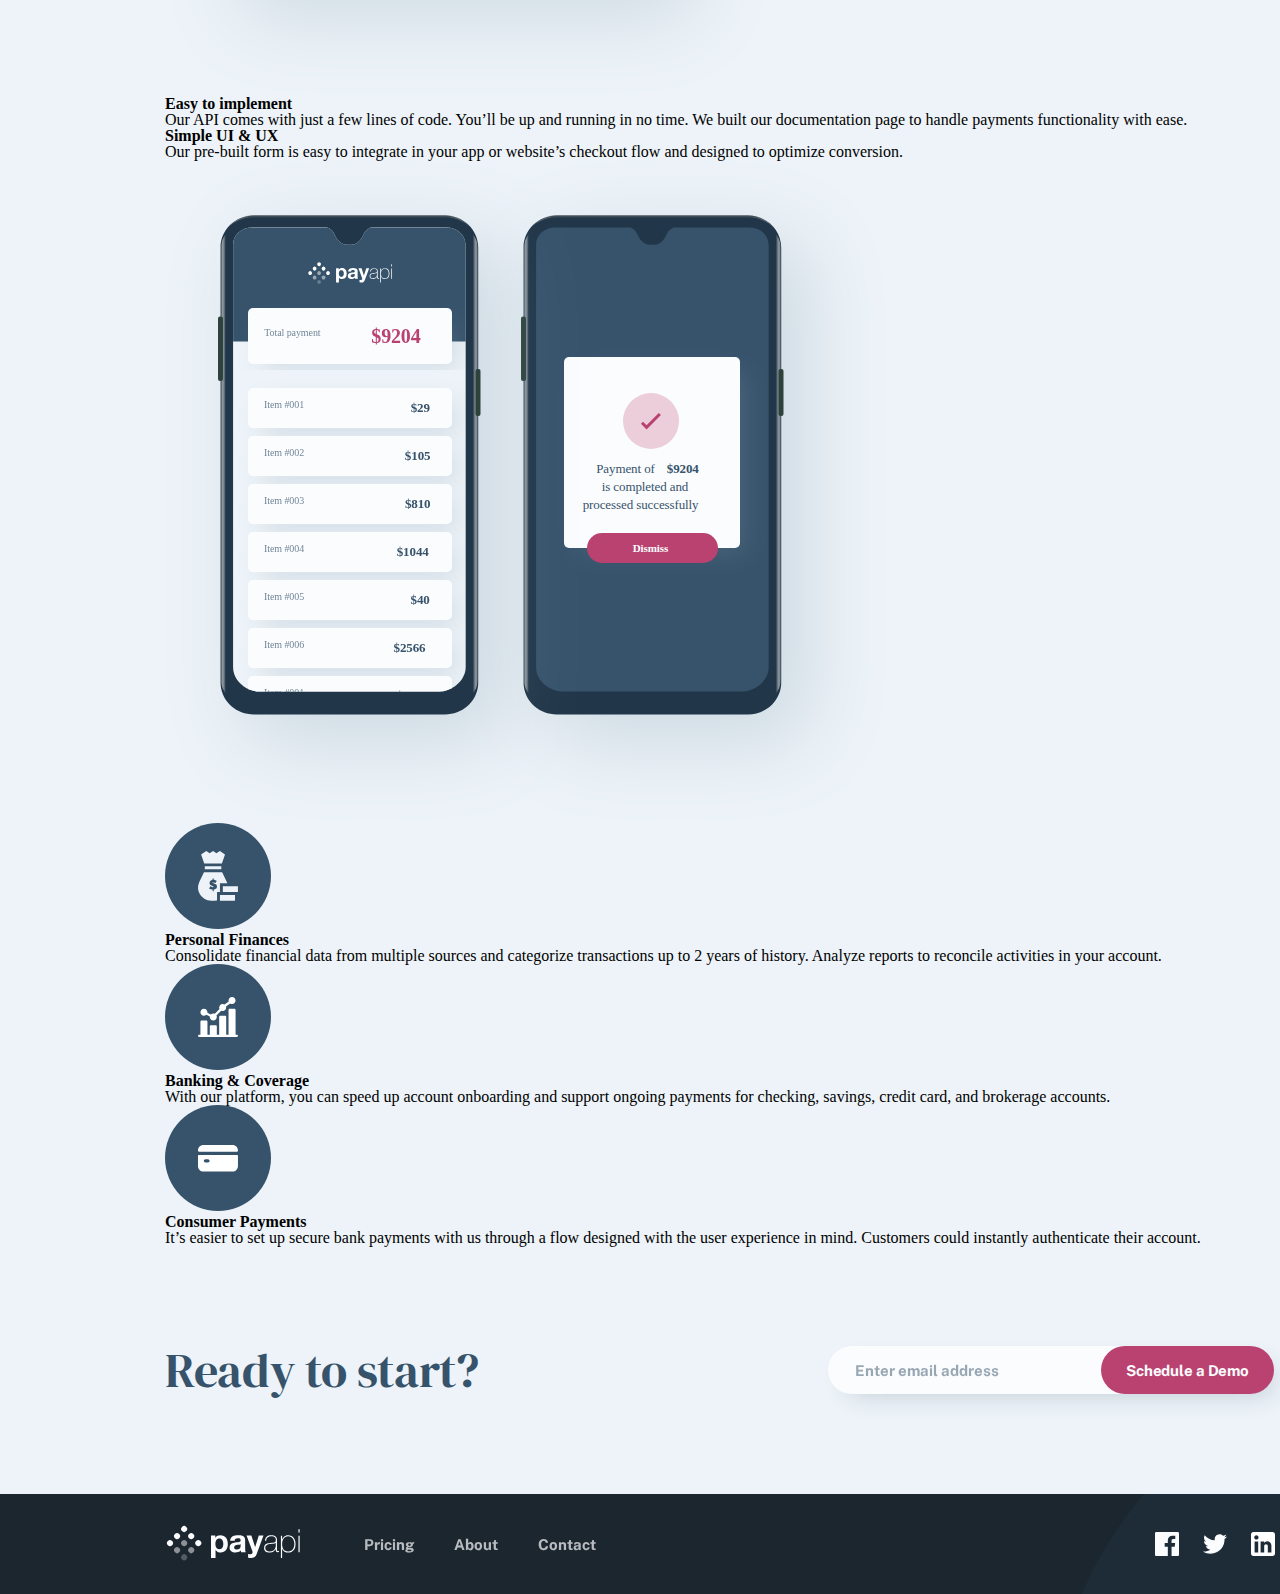
==== commit f525fd27: "ui_ux_home" ====
--- a/index.html
+++ b/index.html
@@ -96,7 +96,7 @@
             <main>
                 <section class="main-content__div__simple-ui-ux">
                     <section class="main-content__div__simple-ui-ux__easy-to">
-                        <img src="/IMG/illustration-easy-to-implement.svg" alt="code example ui ux">
+                        <img src="/IMG/illustration-easy-to-implement.svg" alt="code example ui-ux">
                         <div class="main-content__div__simple-ui-ux__easy-to__inline">
                             <h2>Easy to implement</h2>
                             <p>Our API comes with just a few lines of code. You’ll be up and running in no time. We built our documentation page to handle payments functionality with ease.</p>
@@ -171,5 +171,5 @@
         </footer>
     </div>
 </body>
-<!-- ------ -->
+
 </html>--- a/CSS/style.css
+++ b/CSS/style.css
@@ -135,13 +135,14 @@
   padding: 96px 0;
 }
 
-.item-bottom-right {
-  display: flex;
-  align-items: center;
-  justify-content: flex-end;
-}
-
-.item-bottom-right input {
+
+#formScheduleDemo{
+  display: grid;
+  grid-template-columns: 455px 165px;
+  margin-top: 4px;
+}
+
+#formScheduleDemo #inputScheduleDemo {
   padding: 0;
   background: #fbfcfe;
   box-shadow: 10px 10px 25px -10px rgba(54, 83, 107, 0.25);
@@ -154,7 +155,7 @@
   padding-left: 27px;
 }
 
-.item-bottom-right input::placeholder {
+#formScheduleDemo #inputScheduleDemo::placeholder {
   font-family: Public Sans;
   font-size: 15px;
   font-style: normal;
@@ -165,7 +166,7 @@
   padding: 16px 276px 14px 0px;
 }
 
-.item-bottom-right input {
+#formScheduleDemo #inputScheduleDemo {
   color: #36536b;
   font-family: Public Sans;
   font-size: 15px;
@@ -174,13 +175,21 @@
   line-height: normal;
 }
 
-.item-bottom-right input {
+#formScheduleDemo #inputScheduleDemo {
   color: #36536b;
   font-family: Public Sans;
   font-size: 15px;
   font-style: normal;
   font-weight: 700;
   line-height: normal;
+}
+
+#formScheduleDemo.div-error .error-message {
+  padding-left: 30px;
+  margin-top: 10px;
+  grid-column: 1/3;
+  margin-left: 170px;
+  text-align: left;
 }
 
 .button-bottom {
@@ -314,11 +323,20 @@
   background-image: url(../IMG/linkedin-logo--pink.svg);
 }
 
-@media screen and (min-width: 1678px) {
-  .main-content__div:first-child{
-    padding: 40px 300px 0 300px !important;
-  }
-}
+
+#formScheduleDemo #inputScheduleDemo:-webkit-autofill,
+#formScheduleDemo #inputScheduleDemo:-webkit-autofill:hover, 
+#formScheduleDemo #inputScheduleDemo:-webkit-autofill:focus, 
+#formScheduleDemo #inputScheduleDemo:-webkit-autofill:active,
+#formScheduleDemoTop #inputScheduleDemoTop:-webkit-autofill,
+#formScheduleDemoTop #inputScheduleDemoTop:-webkit-autofill:hover, 
+#formScheduleDemoTop #inputScheduleDemoTop:-webkit-autofill:focus, 
+#formScheduleDemoTop #inputScheduleDemoTop:-webkit-autofill:active{
+  -webkit-box-shadow: 0 0 0 30px #fbfcfe inset, 10px 10px 25px -10px rgba(54, 83, 107, 0.25);
+  -webkit-text-fill-color: #36536b;
+}
+
+
 @media screen and (min-width: 1441px) {
   .main-content__div,
   .main-content {
@@ -344,15 +362,51 @@
   }
 
   footer > div {
-    width: 1770px;
-    overflow: hidden;
+    width: 1440px;
+    overflow: unset !important;
   }
 
   .who-we-work__section {
     display: flex;
     justify-content: center;
     background: #1b262f;
-  }
+    overflow: hidden;
+  }
+
+  .who-we-work {
+     overflow: unset !important;
+  }
+}
+@media screen and (min-width: 1679px) {
+  .main-content__div:first-child{
+    padding: 40px 300px 0 300px !important;
+  }
+}
+@media screen and (max-width: 1679px) and (min-width: 1442px) {
+  .main-content__div:first-child {
+    padding: 40px 210px 0px !important;
+  }
+}
+.error-message {
+  color: #F00;
+  font-family: Public Sans;
+  font-size: 11px;
+  font-style: normal;
+  font-weight: 400;
+  line-height: normal;
+  letter-spacing: -0.085px;
+  padding-left: 20px;
+}
+
+.div-error .header-container__email::placeholder, form#formScheduleDemo.div-error #inputScheduleDemo::placeholder{
+  color: rgba(255, 0, 0, 1);
+}
+
+form.div-error .error-message{
+  padding-left: 30px;
+  margin-top: 10px;
+  grid-column: 1/3;
+  text-align: left;
 
   .main-content__div__simple-ui-ux__easy-to{
     display: grid;
@@ -517,10 +571,14 @@
     margin-bottom: 40px;
   }
 
-  .item-bottom-right input {
-    left: 87.5px;
-  }
-
+  #formScheduleDemo {
+    display: grid;
+    grid-template-columns: 539px 250px;
+    margin-left: 0;
+  }
+  #formScheduleDemo .button--primary-pink {
+    margin-top: 0;
+  }
   .button-bottom {
     position: relative;
     right: 85px;
@@ -650,7 +708,7 @@
 
 @media screen and (max-width: 376px) {
   .who-we-work__section {
-    padding: 40px 24px 0 24px;
+    padding: 0 24px 0 24px;
   }
 
   .main-content__div:first-child {
@@ -765,11 +823,15 @@
     margin-bottom: 32px;
   }
 
-  .item-bottom-right {
+  #formScheduleDemo {
+    padding-left: 0px;
+    margin-left: 0px;
+    display: flex;
     flex-direction: column;
-  }
-
-  .item-bottom-right input {
+    width: 328px
+  }
+
+  #formScheduleDemo #inputScheduleDemo {
     margin-bottom: 16px;
     width: 300px;
     left: 0px;
@@ -900,7 +962,7 @@
   .main-content__div__simple__inline {
     margin-top: -37px;
   }
-/* 3 columns css - Personal Finances, Banking & Coverage, Consumer Payments */
+
 
 .container-review {
   display: flex;
@@ -1038,5 +1100,4 @@
     margin-right: unset;
   }
 }
-}
-/* ---------- */+}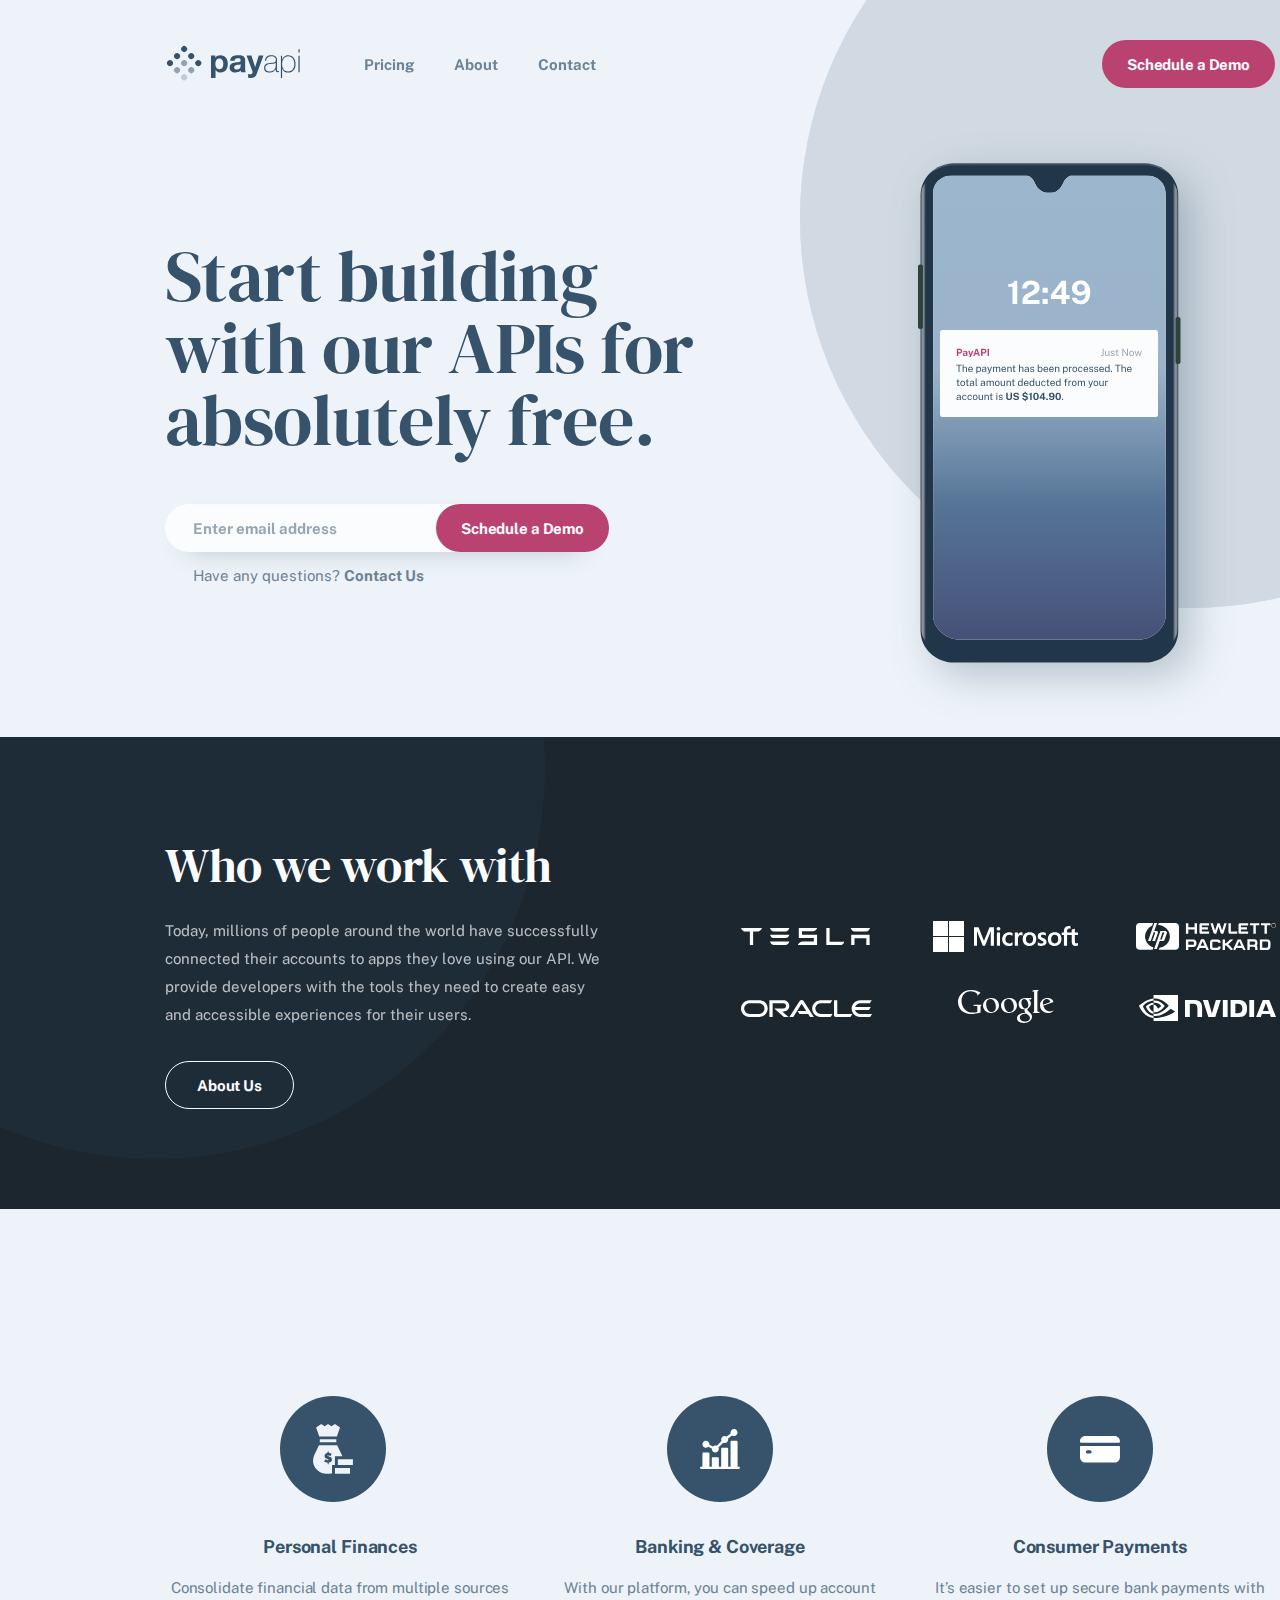
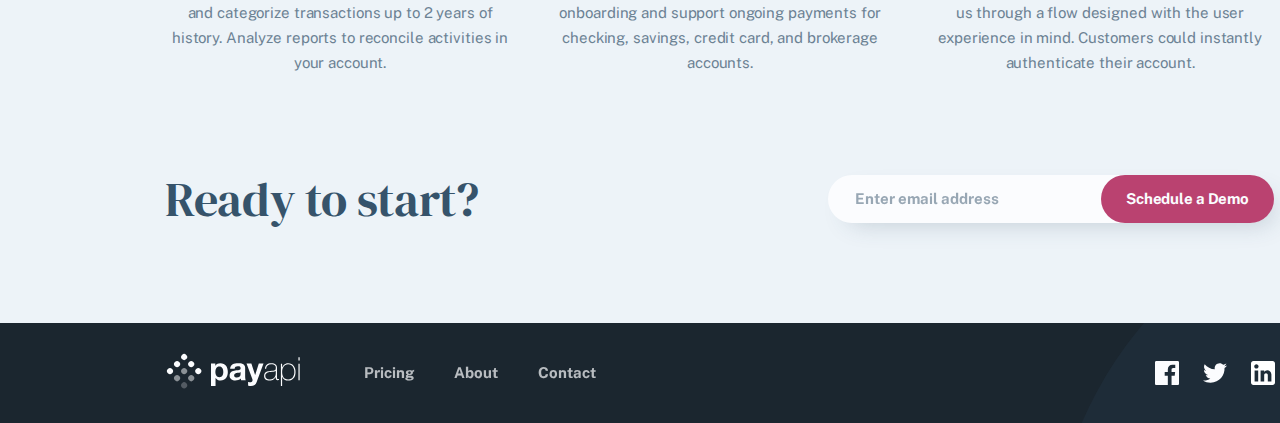
==== commit 273af4bf: "Revert "Scrum/8/9 andrius"" ====
--- a/index.html
+++ b/index.html
@@ -94,25 +94,17 @@
         </section>
         <div class="main-content__div">
             <main>
-                <section class="main-content__div__simple-ui-ux">
-                    <section class="main-content__div__simple-ui-ux__easy-to">
-                        <img src="/IMG/illustration-easy-to-implement.svg" alt="code example ui-ux">
-                        <div class="main-content__div__simple-ui-ux__easy-to__inline">
-                            <h2>Easy to implement</h2>
-                            <p>Our API comes with just a few lines of code. You’ll be up and running in no time. We built our documentation page to handle payments functionality with ease.</p>
-                        </div>
+                <!-- All gray -->
+                <section>
+                    <!-- Easy to emplement -->
+                    <section>
+                        <!-- code -->
                     </section>
-                    <section class="main-content__div__simple">
-                        <div class="main-content__div__simple__inline"> 
-                            <h2>Simple UI & UX</h2>
-                            <p>Our pre-built form is easy to integrate in your app or website’s checkout flow and designed to optimize conversion.</p>
-                        </div> 
-                        <div class="main-content__div__simple__buble-phone">
-                            <img src="/IMG/illustration-simple-ui.svg" alt="ui-ux-design">
-                            <div class="main-content__div__simple__inline__circle"></div>
-                        </div>
+                    <!-- Simple UI UX -->
+                    <section>
+                        <!-- code -->
                     </section>
-                </section>
+                    <!-- 3 columns with 3 logo -->
                     <div class="container-review">
                         <div class="container-column__finances">
                             <img src="IMG/finances-logo.svg" alt="finances logo" class="container-column__finances-photo">
--- a/CSS/style.css
+++ b/CSS/style.css
@@ -407,121 +407,7 @@
   margin-top: 10px;
   grid-column: 1/3;
   text-align: left;
-
-  .main-content__div__simple-ui-ux__easy-to{
-    display: grid;
-    grid-template-columns: 1fr 1fr;
-    grid-template-rows: 1fr;
-}
-
-.main-content__div__simple{
-    display: grid;
-    grid-template-columns: 1fr 1fr 1fr;
-}
-
-.main-content__div__simple-ui-ux{
-    background-color:#eef3f9 ;
-}
-
-.main-content__div__simple-ui-ux__easy-to__inline h2{
-    font-family: DM Serif Display;
-    font-size: 48px;
-    font-weight: 400;
-    line-height: 56px;
-    letter-spacing: -0.3692307770252228px;
-    text-align: left;
-    color: #36536B;
-    max-width: 445px;
-    max-height: 56px;
-    padding-top: 170px;
-    padding-left: 15px;
-}
-
-.main-content__div__simple-ui-ux__easy-to__inline p{
-    font-family: Public Sans;
-    font-size: 15px;
-    font-weight: 400;
-    line-height: 28px;
-    letter-spacing: 0px;
-    text-align: left;
-    opacity: 70%;
-    color: #36536B;
-    max-width: 430px;
-    max-height: 84px;
-    padding-left: 13px;
-    padding-top: 24px;
-}
-
-.main-content__div__simple__inline h2{
-    font-family: DM Serif Display;
-    font-size: 48px;
-    font-weight: 400;
-    line-height: 56px;
-    letter-spacing: -0.3692307770252228px;
-    text-align: left;
-    color: #36536B;
-    max-width: 445px;
-    max-height: 56px;
-    color:#36536B;
-    padding-left: 0px;
-}
-
-.main-content__div__simple__inline p{
-    font-family: Public Sans;
-    font-size: 15px;
-    font-weight: 400;
-    line-height: 28px;
-    letter-spacing: 0px;
-    text-align: left;
-    color: #36536B;
-    opacity: 70%;
-    max-width: 445px;
-    max-height: 56px;
-    padding-left: 0px;
-    padding-top: 24px;
-}
-
-.main-content__div__simple__inline{
-    width: 610px;
-    padding-top: 228px;
-}
-
-.main-content__div__simple-ui-ux__easy-to img{
-    margin-left: -55px;
-    padding-top: 55px;
-}
-
-.main-content__div__simple__inline__circle{
-     background: #36536b;
-    max-width: 390px; 
-    max-height: 780px;
-    opacity: 10%;
-    border-radius: 100% 0 0 100%/50% 0 0 50%;
-    margin-left: -150px;
-}
-
-.main-content__div__simple__buble-phone img{
-    margin-top: 85px;
-    z-index: 10;
-    margin-left:-140px;
-}
-
-
-.main-content__div__simple{
-    display: grid;
-    grid-template-columns: 445px 700px;
-}
-
-.main-content__div__simple__buble-phone{
-    display: grid;
-    grid-template-columns: 410px 390px;
-    grid-template-rows: 780px 600px;
-    margin-left: 180px;
-    margin-top: -93px;
-}
-
-}
-
+}
 
 @media screen and (max-width: 768px) and (min-width: 376px) {
   .main-content__div {
@@ -583,127 +469,6 @@
     position: relative;
     right: 85px;
   }
-
-.main-content__div__simple-ui-ux__easy-to,
-.main-content__div__simple {
-    display: flex;
-    flex-direction: column;
-    align-items: center;
-}
-
-.main-content__div__simple__inline__circle {
-    display: none;
-    position: absolute;
-    top: -9999px;
-    left: -9999px;
-    width: 0;
-    height: 0;
-} 
-
-.main-content__div__simple-ui-ux__easy-to__inline{
-    margin-bottom: 200px;
-    margin-top: -50px;
-}
-
-.main-content__div__simple-ui-ux__easy-to img{
-    margin-left: 41px;
-    padding-top: 52px;
-    max-width: 77%;
-}
-
-
-.main-content__div__simple-ui-ux__easy-to__inline p{
-    max-width: 580px;
-    max-height:59px;
-    text-align: center;
-    padding-right: 50px;
-    font-family: Public Sans;
-    font-size: 15px;
-    font-weight: 400;
-    line-height: 28px;
-    letter-spacing: 0px;
-    color:#6C8294;
-    padding-left: 52px;
-    padding-bottom: 10px;
-}
-
-.main-content__div__simple__inline p{
-    text-align: center;
-    max-width:573px;
-    margin-bottom: -180px;
-    font-family: Public Sans;
-    font-size: 15px;
-    font-weight: 400;
-    line-height: 28px;
-    letter-spacing: 0px;
-    text-align: center;
-  color: #6C8294;
-}
-
-.main-content__div__simple-ui-ux__easy-to__inline h2{
-    text-align: center;
-    padding-left: 100px;
-    padding-right: 55px;
-    font-family: DM Serif Display;
-    font-size: 48px;
-    color: #36536B;
-    font-weight: 400;
-    line-height: 56px;
-    letter-spacing: -0.3692307770252228px;
-    padding-left: 53px;
-    padding-top: 8px;
-    padding-bottom: 23px;
-
-}
-
-.main-content__div__simple__inline h2{
-    font-family: DM Serif Display;
-    font-size: 48px;
-    font-weight: 400;
-    line-height: 56px;
-    letter-spacing: -0.3692307770252228px;
-    text-align: center;
-    max-width: 445px;
-    max-height: 56px;
-    color: #36536B;
-    padding-left: 63px;
-    padding-top: 352px;
-    margin-bottom: 24px;
-}
-
-.main-content__div__simple__inline__circle {
-    background: #36536b;
-    max-width: 780px;
-    max-height: 780px;
-    opacity: 10%;
-    border-radius: 100% 0 0 100%/50% 0 0 50%;
-    display: none;
-}
-
-.main-content__div__simple__buble-phone{
-    max-width: 768px;
-    margin-right: 195px;
-    max-height: 150px;
-}
-
-.main-content__div__simple__buble-phone img{
-    max-width: 94%;
-    margin-left: 130px;
-    margin-top: -360px;
-}
-
-.main-content__div__simple__inline{
-  margin-top: 150px;
-}
-
-.main-content__div__simple-ui-ux__easy-to{
-  max-height: 500px;
-}
-
-.main-content__div__simple{
-  height: 637px;
-}
-
 }
 
 @media screen and (max-width: 376px) {
@@ -885,84 +650,9 @@
     left: 202px;
     top: -177px;
   }
-  .main-content__div__simple-ui-ux__easy-to,
-    .main-content__div__simple {
-        flex-direction: column;
-        align-items: center;
-        justify-content: center;
-    }
-
-    .main-content__div__simple-ui-ux__easy-to img,
-    .main-content__div__simple__buble-phone img {
-        margin-bottom: 20px;
-        max-width: 129%; 
-        margin-left: -34px;
-        margin-top: 72px;
-    }
-
-    .main-content__div__simple__inline__circle {
-        display: none; 
-    }
-
-    .main-content__div__simple-ui-ux__easy-to__inline,
-    .main-content__div__simple__inline {
-        text-align: center;
-        max-width: 100%;
-    }
-    .main-content__div__simple-ui-ux__easy-to__inline h2,
-    .main-content__div__simple__inline h2 {
-        font-family: DM Serif Display;
-        font-size: 36px;
-        font-weight: 400;
-        line-height: 36px;
-        letter-spacing: -0.2769230902194977px;
-        text-align: center;
-        color: #36536B;
-        margin-bottom: 20px;
-        max-height: 36px;
-    }
-
-    .main-content__div__simple-ui-ux__easy-to__inline p,
-    .main-content__div__simple__inline p {
-        font-family: Public Sans;
-        font-size: 15px;
-        font-weight: 400;
-        line-height: 28px;
-        color: #6C8294;
-        max-width: 327px;
-    }
-  
-    .main-content__div__simple {
-      display: flex;
-      flex-direction: column;
-      align-items: center;
-    }
-  
-    .main-content__div__simple__buble-phone {
-      order: -1; 
-    }
-
-    .main-content__div__simple-ui-ux__easy-to img {
-      max-width: 135%;
-      margin-left:-40px;
-      margin-top:-1px ;
-  }
-
-  .main-content__div__simple-ui-ux__easy-to__inline {
-    margin-top: -45px; 
-    max-width: 310px;
-    max-height: 209px;
-    padding-left: 8px;
-  }
-
-  .main-content__div__simple__buble-phone img {
-    margin-top: 50px;
-  }
-  
-  .main-content__div__simple__inline {
-    margin-top: -37px;
-  }
-
+}
+
+/* 3 columns css - Personal Finances, Banking & Coverage, Consumer Payments */
 
 .container-review {
   display: flex;
@@ -1100,4 +790,3 @@
     margin-right: unset;
   }
 }
-}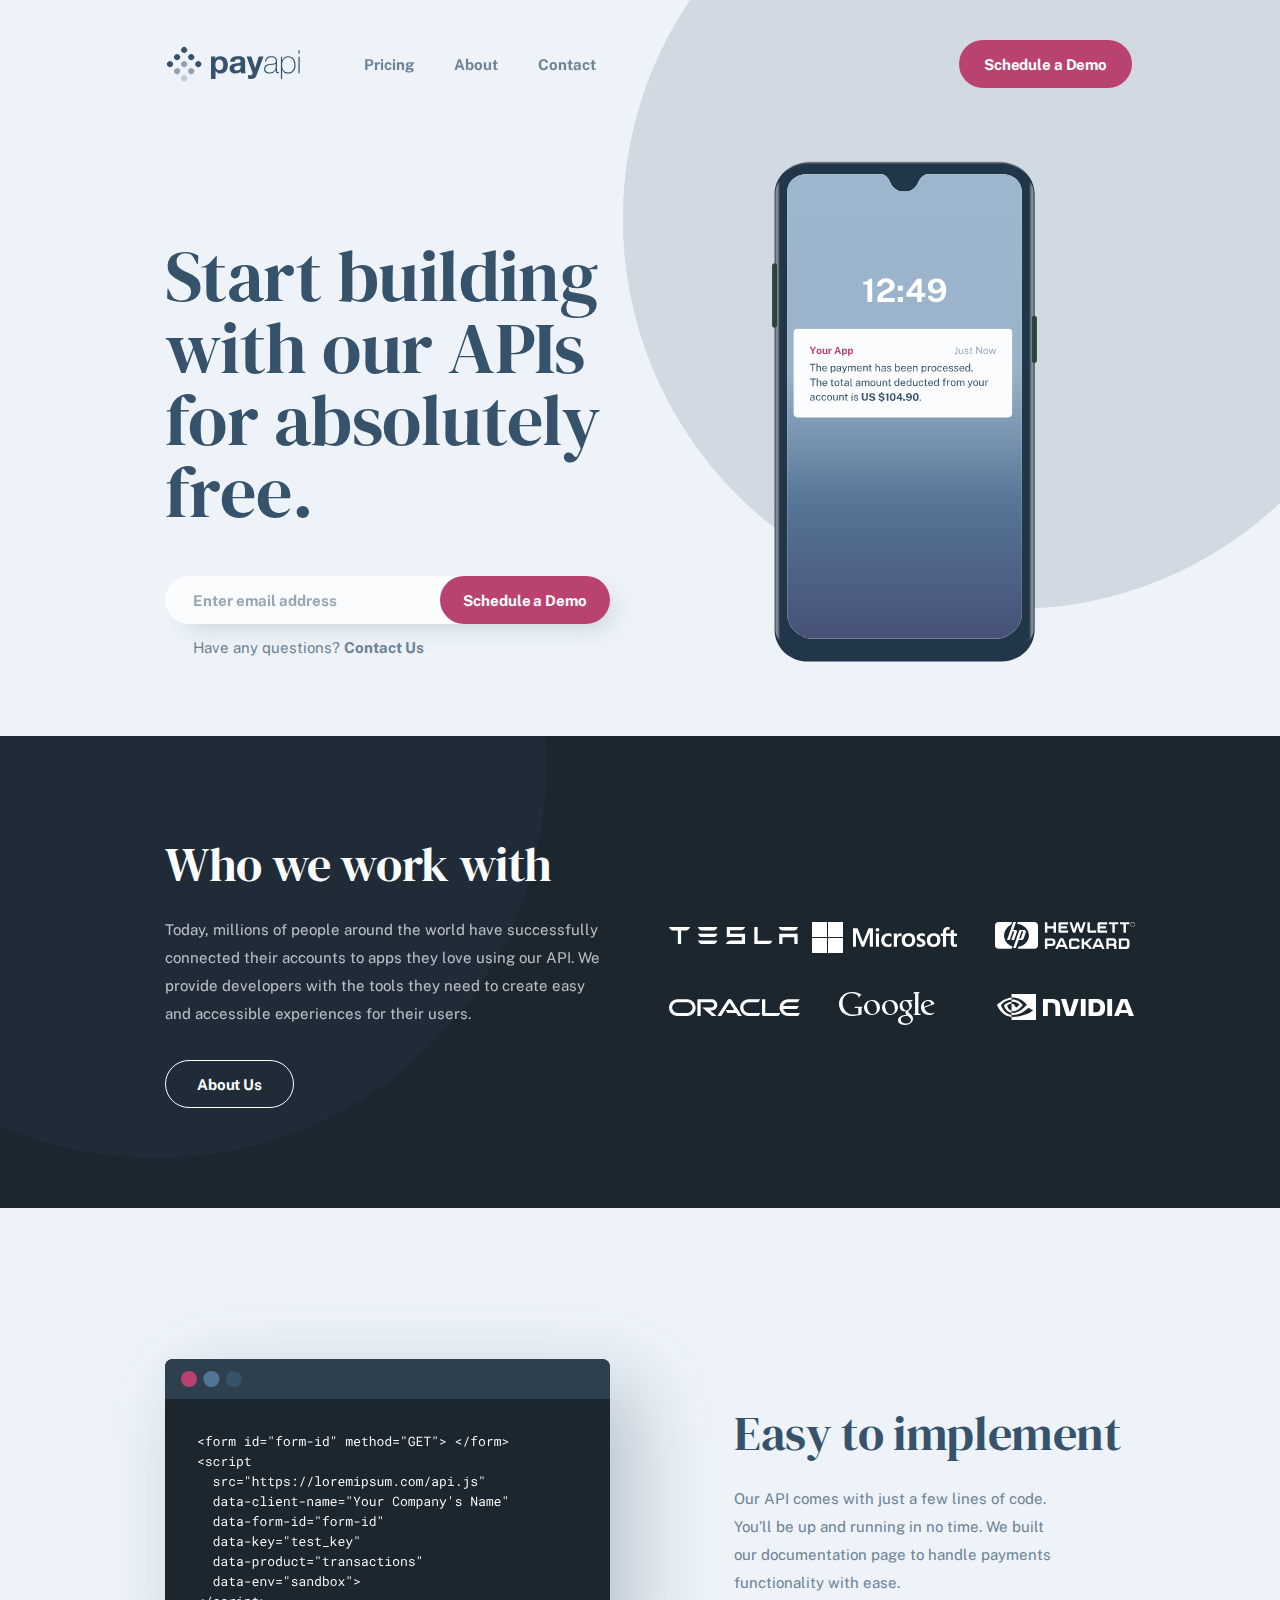
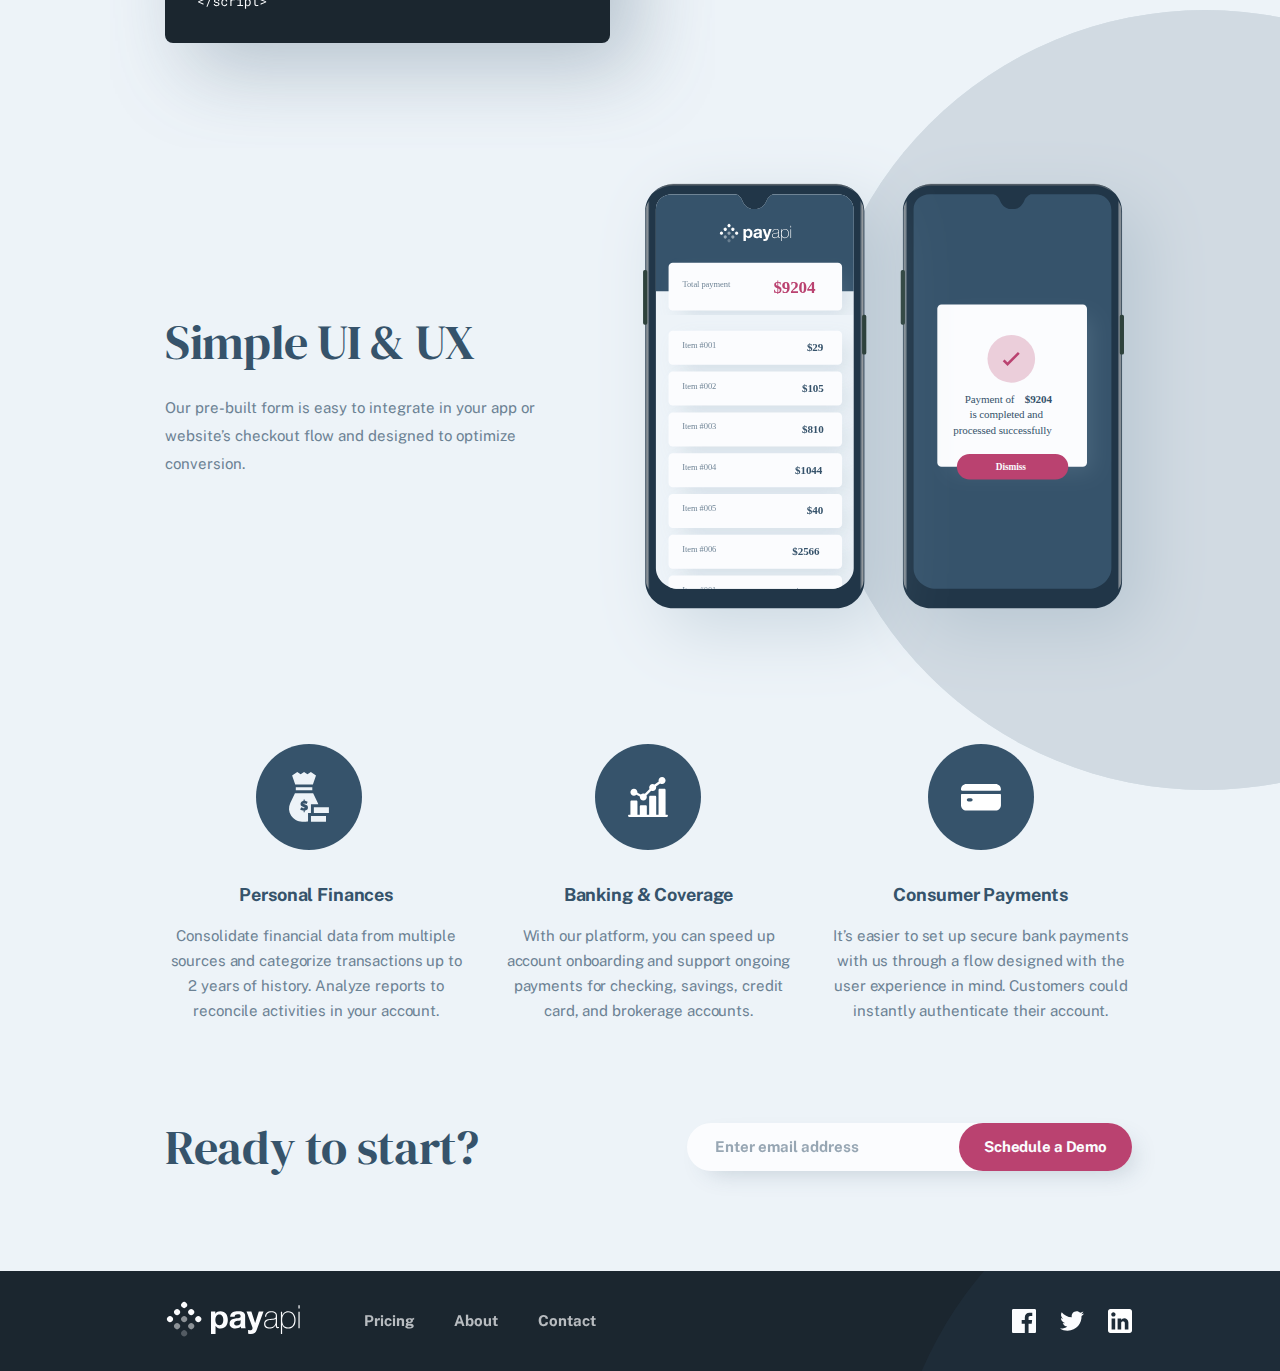
==== commit 771833eb: "Fix responsive a design home page" ====
--- a/index.html
+++ b/index.html
@@ -16,57 +16,56 @@
     <link rel="stylesheet" href="./CSS/style.css">
     <link rel="stylesheet" href="./CSS/who-we-work.css">
     <link rel="stylesheet" href="./CSS/style_home.css">
+    <link rel="stylesheet" href="./CSS/gray-part.css">
     <script src="./JS/main.js" defer></script>
     <script src="./JS/validation.js" defer></script>
     <title>PayAPI</title>
 </head>
 
-<body> 
+<body>
     <div class="main-content">
-        <div class="main-content__div">
+        <div class="main-content__div header-bubble__home">
             <header>
-                <nav class="container-navbar">
-                    <ul class="navbar-left">
-                        <li><a href="index.html"><img src="IMG/payapi-logo.svg" alt="logo"></a></li>
+                <nav class="desktop-navbar__div">
+                    <a href="index.html"><img src="IMG/payapi-logo.svg" alt="logo" class="header-logo"></a>
+                    <ul class="container-navbar">
                         <li><a href="pricing.html">Pricing</a></li>
                         <li><a href="about.html">About</a></li>
                         <li><a href="contacts.html">Contact</a></li>
                     </ul>
-                    <div class="dropdown">
-                        <img src="IMG/Group.svg" alt="menu" class="menu-mobile" onclick="showMobileMenu();">
-                        <div class="dropdown-content" id="dropdownContent">
-                            <ul>
-                                <li><img src="IMG/mobile-close-icon.svg" alt="close" onclick="hideMenu();"></li>
-                                <li><img src="IMG/Rectangle.png" alt="line"></li>
-                                <li><a href="pricing.html">Pricing</a></li>
-                                <li><a href="about.html">About</a></li>
-                                <li><a href="contacts.html">Contact</a></li>
-                                <li><button class="button-text button--primary-pink button-mobile-menu">Schedule a Demo</button></li>
-                            </ul>
-                        </div>
+                </nav>
+                <button class="button-text button--primary-pink button-navbar  navbar-right">Schedule a Demo</button>
+                <div class="dropdown">
+                    <img src="IMG/Group.svg" alt="menu" class="menu-mobile" onclick="showMobileMenu();">
+                    <div class="dropdown-content" id="dropdownContent">
+                        <ul>
+                            <li><img src="IMG/mobile-close-icon.svg" alt="close" onclick="hideMenu();"></li>
+                            <li><img src="IMG/Rectangle.png" alt="line"></li>
+                            <li><a href="pricing.html">Pricing</a></li>
+                            <li><a href="about.html">About</a></li>
+                            <li><a href="contacts.html">Contact</a></li>
+                            <li><button class="button-text button--primary-pink button-mobile-menu">Schedule a Demo</button></li>
+                        </ul>
                     </div>
-                    <div class="navbar-right">
-                        <button class="button-text button--primary-pink button-navbar">Schedule a Demo</button>
-                    </div>
-                </nav>
+                </div>
             </header>
             <main>
-                <section>
-                    <div class="header-container">
-                        <div class="header-container__phone-img-grid">
-                            <img class="header-container__phone-img" src="./IMG/home-phone.svg" alt="phone-mockup">
-                        </div>
-                        <div class="header-container__grid-in-columns">
-                            <h1>Start building with our APIs for absolutely free. </h1>
-                            <form class="header-container__nav-form" id="formScheduleDemoTop">
-                                <input class="header-container__email" type="email" id="inputScheduleDemoTop" placeholder="Enter email address" maxlength="255">
-                                <button class="button-text button--primary-pink" id="buttonScheduleDemoTop" onclick="scheduleDemoFormTop(event);">Schedule a Demo</button>
-                                <div id="errorTop" class="error-message"></div>
-                            </form>
-                            <div class="header-container__have-any-questions">
-                                <span class="header-container__have-any-questions-span">Have any questions?</span>
-                                <a href="contacts.html"><span class="header-container__contact-us">Contact Us</span></a>
-                            </div>
+                <section class="header-container">
+                    <div class="header-container__phone-img-grid">
+                        <img class="header-container__phone-img" src="./IMG/home-phone.svg" alt="phone-mockup">
+                    </div>
+                    <div class="header-container__grid-in-columns">
+                        <h1>Start building with our APIs for absolutely free. </h1>
+                        <form class="header-container__nav-form" id="formScheduleDemoTop">
+                            <input class="header-container__email" type="email" id="inputScheduleDemoTop"
+                                placeholder="Enter email address" maxlength="255">
+                            <button class="button-text button--primary-pink" id="buttonScheduleDemoTop"
+                                onclick="scheduleDemoFormTop(event);">Schedule a Demo</button>
+                            <div id="errorTop" class="error-message"></div>
+                        </form>
+                        <div class="header-container__have-any-questions">
+                            <span class="header-container__have-any-questions-span">Have any questions?</span>
+                            <a href="contacts.html"><span class="header-container__contact-us">Contact Us</span></a>
                         </div>
                     </div>
                 </section>
@@ -75,37 +74,43 @@
         <section class="who-we-work__section">
             <div class="who-we-work">
                 <h3 class="who-we-work__heading">Who we work with</h3>
-                <div class="who-we-work__info">
-                    <p>Today, millions of people around the world have successfully connected their accounts to
-                        apps they love using our API. We provide developers with the tools they need to create
-                        easy and accessible experiences for their users.</p>
-                    <button class="button-text button--primary-blue" onclick="redirectToAboutPage();">About Us</button>
-                </div>
-                <div class="enterprise-logo__div">
-                    <span class="span-tesla"></span>
-                    <span class="span-microsoft"></span>
-                    <span class="span-hewlett"></span>
-                    <span class="span-oracle"></span>
-                    <span class="span-google"></span>
-                    <span class="span-nvidia"></span>
-                </div>
-                <div class="who-we-bubble"></div>
+                    <div class="who-we-work__info">
+                        <p>Today, millions of people around the world have successfully connected their accounts to
+                            apps they love using our API. We provide developers with the tools they need to create
+                            easy and accessible experiences for their users.</p>
+                        <button class="button-text button--primary-blue" onclick="redirectToAboutPage();">About Us</button>
+                    </div>
+                    <div class="enterprise-logo__div">
+                        <span class="span-tesla"></span>
+                        <span class="span-microsoft"></span>
+                        <span class="span-hewlett"></span>
+                        <span class="span-oracle"></span>
+                        <span class="span-google"></span>
+                        <span class="span-nvidia"></span>
+                    </div>
             </div>
         </section>
-        <div class="main-content__div">
-            <main>
+        <div class="main-content__div gray-bubble">
+            <main >
                 <!-- All gray -->
-                <section>
-                    <!-- Easy to emplement -->
-                    <section>
-                        <!-- code -->
+                <section class="main-content__div__simple-ui-ux">
+                    <section class="main-content__div__simple-ui-ux__easy-to">
+                        <img src="/IMG/illustration-easy-to-implement.svg" alt="code example ui-ux">
+                        <div class="main-content__div__simple-ui-ux__easy-to__inline">
+                            <h2>Easy to implement</h2>
+                            <p>Our API comes with just a few lines of code. You’ll be up and running in no time. We built our documentation page to handle payments functionality with ease.</p>
+                        </div>
                     </section>
-                    <!-- Simple UI UX -->
-                    <section>
-                        <!-- code -->
+                    <section class="main-content__div__simple">
+                        <div class="main-content__div__simple__inline"> 
+                            <h2>Simple UI & UX</h2>
+                            <p>Our pre-built form is easy to integrate in your app or website’s checkout flow and designed to optimize conversion.</p>
+                        </div> 
+                        <div class="main-content__div__simple__buble-phone">
+                            <img src="/IMG/illustration-simple-ui.svg" alt="ui-ux-design">
+                        </div>
                     </section>
-                    <!-- 3 columns with 3 logo -->
-                    <div class="container-review">
+                <section class="container-review">
                         <div class="container-column__finances">
                             <img src="IMG/finances-logo.svg" alt="finances logo" class="container-column__finances-photo">
                             <h3>Personal Finances</h3>
@@ -123,15 +128,14 @@
                             <h3>Consumer Payments</h3>
                             <p>It’s easier to set up secure bank payments with us through a flow designed with the user experience in mind. Customers could instantly authenticate their account.</p>
                         </div>
-                    </div>
                 </section>
                 <section class="container-bottom">
-                    <div class="item-bottom-left">
-                        <h2>Ready to start?</h2>
-                    </div>
+                    <h2>Ready to start?</h2>
                     <form class="header-container__nav-form" id="formScheduleDemo">
-                            <input type="email" id="inputScheduleDemo" placeholder="Enter email address" maxlength="255">
-                            <button class="button-text button--primary-pink button-bottom"  id="buttonScheduleDemo" onclick="scheduleDemoForm(event);">Schedule a Demo</button>
+                        <input type="email" class="header-container__email" id="inputScheduleDemo"
+                            placeholder="Enter email address" maxlength="255">
+                        <button class="button-text button--primary-pink button-bottom" id="buttonScheduleDemo"
+                            onclick="scheduleDemoForm(event);">Schedule a Demo</button>
                         <div id="error" class="error-message"></div>
                     </form>
                 </section>
--- a/CSS/style.css
+++ b/CSS/style.css
@@ -7,21 +7,26 @@
   --light-san-juan-blue: rgb(108, 130, 148);
 }
 
-.main-content {
-  position: absolute;
-}
-
-.main-content__div:first-child {
+/* NEW CODE */
+.main-content__div {
+  margin: 0 auto;
+}
+
+/* NEW CODE */
+.main-content__div {
+  padding: 40px 148px 0 165px;
+  /* max-width: 1110px; Perkelti i didesnius ekranus nei 1440px*/
+}
+
+
+.main-content__div {
+  background-color: #edf3f8;
+}
+
+.header-bubble__home{
   background-image: url(../IMG/bg-pattern-circle.svg);
   background-repeat: no-repeat;
-  background-position: 800px -172px;
-}
-
-.main-content__div {
-  background-color: #edf3f8;
-  padding: 40px 165px 0 165px;
-  overflow: hidden;
-  max-width: 1110px;
+  background-position: 124.5% 389%
 }
 
 .menu-mobile {
@@ -30,6 +35,15 @@
 
 .dropdown {
   display: none;
+}
+
+header {
+  display: flex;
+  justify-content: space-between;
+}
+
+.desktop-navbar__div {
+  display: flex;
 }
 
 .button-text {
@@ -77,19 +91,10 @@
 
 .container-navbar {
   display: flex;
-  flex-shrink: 0;
   align-items: center;
-  z-index: 10;
-  position: relative;
-}
-
-.navbar-left {
-  display: flex;
-  justify-content: space-around;
-  align-items: center;
-}
-
-.navbar-left a {
+}
+
+.container-navbar li a {
   color: rgb(56, 85, 110);
   font-family: Public Sans;
   font-size: 15px;
@@ -99,60 +104,40 @@
   text-decoration: none;
 }
 
-.navbar-left li {
+.container-navbar li {
   padding-left: 40px;
   opacity: 0.7;
 }
 
-.navbar-left li:hover {
+.container-navbar li:hover {
   opacity: 1;
 }
 
-.navbar-left li:first-child {
-  padding: 0;
-  opacity: unset;
-}
-
-.navbar-left li:nth-child(2) {
+.header-logo {
+  margin-top: 5px;
+}
+
+
+.container-navbar li:first-child {
   padding-left: 64px;
 }
 
-.navbar-left a:hover {
+.container-navbar a:hover {
   color: #36536b;
   opacity: 1;
 }
 
-.navbar-right {
-  display: flex;
-  flex: 1;
-  justify-content: flex-end;
-}
-
 .container-bottom {
-  height: 56px;
   display: flex;
   justify-content: space-between;
   padding: 96px 0;
-}
-
-
-#formScheduleDemo{
-  display: grid;
-  grid-template-columns: 455px 165px;
-  margin-top: 4px;
-}
-
-#formScheduleDemo #inputScheduleDemo {
-  padding: 0;
-  background: #fbfcfe;
-  box-shadow: 10px 10px 25px -10px rgba(54, 83, 107, 0.25);
-  border: none;
-  border-radius: 24px;
-  width: 418px;
-  height: 48px;
-  position: relative;
-  left: 173px;
-  padding-left: 27px;
+  align-items: center;
+}
+
+.header-container__nav-form {
+  display: flex;
+  justify-content: flex-end;
+  max-width: 445px;
 }
 
 #formScheduleDemo #inputScheduleDemo::placeholder {
@@ -166,23 +151,11 @@
   padding: 16px 276px 14px 0px;
 }
 
-#formScheduleDemo #inputScheduleDemo {
-  color: #36536b;
-  font-family: Public Sans;
-  font-size: 15px;
-  font-style: normal;
-  font-weight: 700;
-  line-height: normal;
-}
-
-#formScheduleDemo #inputScheduleDemo {
-  color: #36536b;
-  font-family: Public Sans;
-  font-size: 15px;
-  font-style: normal;
-  font-weight: 700;
-  line-height: normal;
-}
+#formScheduleDemoTop .button--primary-pink {
+  z-index: 9;
+  margin-left: -170px;
+}
+
 
 #formScheduleDemo.div-error .error-message {
   padding-left: 30px;
@@ -194,6 +167,8 @@
 
 .button-bottom {
   z-index: 2;
+  position: absolute;
+
 }
 
 .container-bottom h2 {
@@ -207,6 +182,22 @@
   white-space: nowrap;
 }
 
+input.header-container__email {
+  width: 425px;
+  height: 48px;
+  background-color: rgb(251, 252, 254);
+  color: #36536b;
+  font-family: Public Sans;
+  font-size: 15px;
+  font-style: normal;
+  font-weight: 700;
+  line-height: normal;
+  border-radius: 25px;
+  border: 0px solid #FBFCFE;
+  padding: 0px 0px 0px 28px;
+  box-shadow: 10px 10px 25px -10px rgba(54, 83, 107, 0.25);
+}
+
 footer {
   width: 100%;
   height: 100px;
@@ -222,7 +213,7 @@
   z-index: 20;
   position: relative;
   height: 100px;
-  padding: 0 165px;
+  padding: 0 148px 0 165px;
 }
 
 .footer--left,
@@ -325,30 +316,86 @@
 
 
 #formScheduleDemo #inputScheduleDemo:-webkit-autofill,
-#formScheduleDemo #inputScheduleDemo:-webkit-autofill:hover, 
-#formScheduleDemo #inputScheduleDemo:-webkit-autofill:focus, 
+#formScheduleDemo #inputScheduleDemo:-webkit-autofill:hover,
+#formScheduleDemo #inputScheduleDemo:-webkit-autofill:focus,
 #formScheduleDemo #inputScheduleDemo:-webkit-autofill:active,
 #formScheduleDemoTop #inputScheduleDemoTop:-webkit-autofill,
-#formScheduleDemoTop #inputScheduleDemoTop:-webkit-autofill:hover, 
-#formScheduleDemoTop #inputScheduleDemoTop:-webkit-autofill:focus, 
-#formScheduleDemoTop #inputScheduleDemoTop:-webkit-autofill:active{
+#formScheduleDemoTop #inputScheduleDemoTop:-webkit-autofill:hover,
+#formScheduleDemoTop #inputScheduleDemoTop:-webkit-autofill:focus,
+#formScheduleDemoTop #inputScheduleDemoTop:-webkit-autofill:active {
   -webkit-box-shadow: 0 0 0 30px #fbfcfe inset, 10px 10px 25px -10px rgba(54, 83, 107, 0.25);
   -webkit-text-fill-color: #36536b;
 }
 
 
+
+
+/* 3 columns css - Personal Finances, Banking & Coverage, Consumer Payments */
+
+.container-review {
+  display: flex;
+  flex-direction: row;
+  align-items: flex-start;
+  margin: auto;
+  font-family: "Public Sans";
+  padding-top: 43px;
+  gap: 30px;
+}
+
+.container-column__finances {
+  display: flex;
+  flex-direction: column;
+  align-items: center;
+}
+
+.container-column__banking {
+  display: flex;
+  flex-direction: column;
+  align-items: center;
+}
+
+.container-column__consumer-payments {
+  display: flex;
+  flex-direction: column;
+  align-items: center;
+}
+
+.container-review img {
+  width: 106px;
+  height: 106px;
+}
+
+.container-review h3 {
+  max-width: 350px;
+  height: 25px;
+  color: #36536B;
+  text-align: center;
+  font-size: 18px;
+  font-style: normal;
+  font-weight: 700;
+  line-height: 25px;
+  letter-spacing: -0.138px;
+  margin: 32px 0 16px 0;
+}
+
+.container-review p {
+  max-width: 350px;
+  color: #6C8294;
+  text-align: center;
+  font-size: 15px;
+  font-style: normal;
+  font-weight: 400;
+  line-height: 25px;
+  letter-spacing: -0.115px;
+}
+
+.container-column__finances-photo {
+  margin-right: 15px;
+}
+
 @media screen and (min-width: 1441px) {
-  .main-content__div,
+
   .main-content {
-    margin: 0 auto;
-  }
-
-  .main-content__div:first-child{
-    padding: 40px 200px 0 200px !important;
-  }
-
-  .main-content {
-    position: unset;
     background-color: #edf3f8;
   }
 
@@ -361,7 +408,7 @@
     justify-content: center;
   }
 
-  footer > div {
+  footer>div {
     width: 1440px;
     overflow: unset !important;
   }
@@ -370,56 +417,27 @@
     display: flex;
     justify-content: center;
     background: #1b262f;
-    overflow: hidden;
   }
 
   .who-we-work {
-     overflow: unset !important;
-  }
-}
-@media screen and (min-width: 1679px) {
-  .main-content__div:first-child{
-    padding: 40px 300px 0 300px !important;
-  }
-}
-@media screen and (max-width: 1679px) and (min-width: 1442px) {
-  .main-content__div:first-child {
-    padding: 40px 210px 0px !important;
-  }
-}
-.error-message {
-  color: #F00;
-  font-family: Public Sans;
-  font-size: 11px;
-  font-style: normal;
-  font-weight: 400;
-  line-height: normal;
-  letter-spacing: -0.085px;
-  padding-left: 20px;
-}
-
-.div-error .header-container__email::placeholder, form#formScheduleDemo.div-error #inputScheduleDemo::placeholder{
-  color: rgba(255, 0, 0, 1);
-}
-
-form.div-error .error-message{
-  padding-left: 30px;
-  margin-top: 10px;
-  grid-column: 1/3;
-  text-align: left;
-}
-
-@media screen and (max-width: 768px) and (min-width: 376px) {
+    overflow: unset !important;
+  }
+}
+
+
+
+@media only screen and (min-width: 40.063em) and (max-width: 64em) {
   .main-content__div {
-    max-width: 689px;
     padding: 0 40px 0 39px;
   }
 
-  .main-content__div:first-child {
-    padding: 45px 40px 0 39px;
-    background-position: -91px -663px;
+  .main-content__div {
+    padding: 40px 22px 0 39px;
+  }
+
+  .header-bubble__home {
+    background-position: center -663px;
     background-size: 949px;
-    max-width: 689px;
   }
 
   .menu-mobile {
@@ -428,10 +446,6 @@
 
   .dropdown {
     display: none;
-  }
-
-  footer {
-    max-width: 768px;
   }
 
   .footer {
@@ -450,50 +464,76 @@
   .container-bottom {
     flex-direction: column;
     align-items: center;
-    padding: 100px 0 187px 0;
+    padding: 100px 0;
+    margin-left: -16px;
   }
 
   .container-bottom h2 {
     margin-bottom: 40px;
   }
 
-  #formScheduleDemo {
-    display: grid;
-    grid-template-columns: 539px 250px;
-    margin-left: 0;
-  }
   #formScheduleDemo .button--primary-pink {
     margin-top: 0;
   }
-  .button-bottom {
-    position: relative;
-    right: 85px;
-  }
-}
-
-@media screen and (max-width: 376px) {
+
+  .container-review img {
+    width: 88px;
+    height: 88px;
+  }
+
+  .container-review {
+    padding-top: 100px;
+    gap: 30px;
+    max-width: 680px;
+  }
+
+  .container-column__finances-photo {
+    margin-right: 8px;
+  }
+
+  .container-column__banking-logo,
+  .container-column__consumer-payments-logo {
+    margin-left: -20px;
+  }
+
+  .container-review h3 {
+    margin-right: 24px;
+  }
+
+  .container-review p {
+    margin-left: -15px;
+  }
+
+  .container-review p:last-child {
+    margin-left: -19px;
+  }
+}
+
+
+@media only screen and (max-width: 40em) {
+
+  * {
+    text-align: center;
+  }
+
+  #formScheduleDemoTop .button--primary-pink {
+    margin-left: unset;
+  }
+
   .who-we-work__section {
     padding: 0 24px 0 24px;
   }
 
   .main-content__div:first-child {
-    padding: 40px 24px 0 24px;
     background-position: -202px -550px;
   }
 
   .main-content {
     position: unset;
-  }
-
-  .navbar-left li:nth-child(2) {
-    display: none;
-  }
-
-  .navbar-left li:nth-child(3) {
-    display: none;
-  }
-
-  .navbar-left li:nth-child(4) {
+    overflow: hidden;
+  }
+
+  .container-navbar {
     display: none;
   }
 
@@ -577,8 +617,7 @@
     flex-direction: column;
     justify-content: center;
     align-items: center;
-    height: unset;
-    padding: unset;
+    padding: 79px 0;
   }
 
   .container-bottom h2 {
@@ -604,7 +643,7 @@
 
   .button-bottom {
     width: 327px;
-    margin-bottom: 80px;
+    position: unset;
   }
 
   footer {
@@ -650,143 +689,25 @@
     left: 202px;
     top: -177px;
   }
-}
-
-/* 3 columns css - Personal Finances, Banking & Coverage, Consumer Payments */
-
-.container-review {
-  display: flex;
-  flex-direction: row;
-  align-items: flex-start;
-  margin: auto;
-  font-family: "Public Sans";
-  padding: 146.57px 0 0 0;
-}
-
-.container-column__finances {
-  display: flex;
-  flex-direction: column;
-  align-items: center;
-  margin-right: 30px;
-}
-
-.container-column__banking {
-  display: flex;
-  flex-direction: column;
-  align-items: center;
-  margin-right: 30px;
-}
-
-.container-column__consumer-payments {
-  display: flex;
-  flex-direction: column;
-  align-items: center;
-}
-
-.container-review img {
-  width: 106px;
-  height: 106px;
-}
-
-.container-review h3 {
-  width: 350px;
-  height: 25px;
-  color: #36536B;
-  text-align: center;
-  font-size: 18px;
-  font-style: normal;
-  font-weight: 700;
-  line-height: 25px;
-  letter-spacing: -0.138px;
-  margin: 32px 0 16px 0;
-}
-
-.container-review p {
-  width: 350px;
-  color: #6C8294;
-  text-align: center;
-  font-size: 15px;
-  font-style: normal;
-  font-weight: 400;
-  line-height: 25px;
-  letter-spacing: -0.115px;
-}
-
-.container-column__finances-photo{
-  margin-right: 15px;
-}
-
-@media screen and (max-width: 768px) and (min-width: 376px) {
-  
-  .container-review {
-    padding: 100px 0 0 0;
-    width: 768px;
-  }
-  
-  
-  .container-column__finances {
-    margin-right: 10px;
-  }
-  
-  .container-column__banking {
-    margin-right: 10px;
-  }
-
-  .container-review img {
-    width: 88px;
-    height: 88px;
-  }
-
-  .container-review h3 {
-    width: 223px;
-    margin: 32px 0 16px 0;
-  }
-
-  .container-review p {
-    width: 223px;
-  }
-
-  .container-column__finances-photo{
+
+  .container-column__bankings .container-column__finances {
     margin-right: unset;
   }
-}
-
-@media screen and (max-width: 376px) {
-
-  .container-review {
-    flex-direction: column;
-    padding: 80px 0 80px 0;
-  }  
-
-  .container-column__finances {
-    margin-right: unset;
-    margin-bottom: 48px;
-  }
-
-  .container-column__banking {
-    margin-right: unset;
-    margin-bottom: 48px;
-  }
-
-  .container-review img {
-    width: 106px;
-    height: 106px;
-  }
-
-  .container-review h3 {
-    width: 328px;
-    margin: 33px 0 16px 0;
-  }
-
-  .container-review p {
-    width: 328px;
-  }
-
-  .main-content__div:has(.container-review){
-    padding: 40px 24px 0 24px;
-  }
-
-  .container-column__finances-photo{
-    margin-right: unset;
-  }
-}
+
+  .button-navbar {
+    display: none;
+  }
+
+  .container-column__finances-photo {
+    margin-right: 0;
+  }
+
+  .container-review h3{
+    margin-right: -2px;
+  }
+
+  .container-column__banking-logo, .container-column__consumer-payments-logo {
+    margin-left: 0;
+  }
+
+}--- a/CSS/who-we-work.css
+++ b/CSS/who-we-work.css
@@ -1,13 +1,19 @@
+
+.who-we-work__section{
+    background: #1B262F;
+}
+
 .who-we-work {
-    background: #1B262F;
     display: grid;
-    grid-template-columns: 576px 575px;
+    grid-template-columns: 1fr 1fr;
     grid-template-rows: auto auto;
-    width: 1112px;
     position: relative;
-    padding: 100px 163px 100px 165px;
-    overflow: hidden;
-    height: 272px;
+    padding: 100px 145px 100px 165px;
+    margin: 0 auto;
+    column-gap: 37px;
+    background-image: url(../IMG/bg-pattern-circle.svg);
+    background-repeat: no-repeat;
+    background-position: -234px -358px;
 }
 
 .who-we-work__heading {
@@ -26,7 +32,6 @@
 
 .who-we-work__info {
     width: 445px;
-    margin-right: 131px;
     z-index: 10;
 }
 
@@ -69,7 +74,8 @@
     background-image: url(/IMG/ENTERPRISES-LOGO/microsoft.svg);
     width: 145px;
     height: 31px;
-    margin-top: -7px;
+    margin-top: -5px;
+    margin-left: 11px;
 }
 
 .span-hewlett {
@@ -77,7 +83,7 @@
     width: 140px;
     height: 27px;
     margin-top: -5px;
-    margin-left: 12px;
+    margin-left: 38px;
 }
 
 .span-oracle {
@@ -90,8 +96,8 @@
     background-image: url(/IMG/ENTERPRISES-LOGO/google.svg);
     width: 96px;
     height: 33px;
-    margin-top: -10px;
-    margin-left: 25px;
+    margin-top: -7px;
+    margin-left: 38px;
 }
 
 .span-nvidia {
@@ -99,7 +105,7 @@
     width: 137px;
     height: 26px;
     margin-top: -5px;
-    margin-left: 15px;
+    margin-left: 40px;
 }
 
 .enterprise-logo__div {
@@ -121,7 +127,17 @@
     opacity: 0.15;
 }
 
-@media screen and (max-width: 768px) {
+@media only screen and (min-width: 40.063em) and (max-width: 64em){ 
+
+    .who-we-work {
+        background-image: none;
+    }
+
+    .who-we-work__section {
+        background-image: url(../IMG/bg-pattern-circle.svg);
+        background-repeat: no-repeat;
+        background-position: center -549px;
+    }
     .main-content__div {
         text-align: center;
         padding: 45px 40px 0 39px;
@@ -129,33 +145,37 @@
 
     .enterprise-logo__div {
         grid-row: 1/2;
-        margin-top: 6px;
-        margin-bottom: 38px;
-        grid-template-columns: repeat(3, 176px);
-        margin-left: 9px;
-    }
-
-    .who-we-work__section{
-        max-width: 767px;
+        grid-template-columns: repeat(3, 1fr);
+        margin: -6px -10px 38px
+    }
+
+    .who-we-work__section {
         overflow: hidden;
+        display: flex;
+        flex-direction: row;
     }
 
     .who-we-work {
-        grid-template-columns: 554px;
-        min-width: 768px;
+        grid-template-columns: unset;
         text-align: center;
-        left: -58px;
-        height: 425px;
-        padding: 89px 163px 100px 165px;
     }
 
     .who-we-work__info {
-        margin-right: unset;
-        margin: 0 auto;
+        margin: 0 44px 87px;
+    }
+
+    .who-we-work__info p{
+        margin-left: -18px;
+    }
+
+    .who-we-work__info .button--primary-blue {
+        margin-left: -18px;
     }
 
     .who-we-work__heading {
         grid-column: 1/2;
+        margin-bottom: 22px;
+        margin-left: -16px;
     }
 
     .who-we-work__info {
@@ -163,43 +183,54 @@
     }
 
     .span-microsoft {
-        margin-left: 15px;
+        margin-left: 7px;
     }
 
     .span-hewlett {
-        margin-left: 44px;
+        margin-left: 28px;
     }
 
     .span-google {
         margin-top: -9px;
-        margin-left: 40px;
+        margin-left: 30px;
     }
 
     .span-nvidia {
-        margin-left: 47px;
-    }
+        margin-left: 30px;
+    }
+
     .who-we-bubble {
         left: -115px;
         top: -1075px;
     }
 }
 
-@media screen and (max-width: 376px) {
-
-    .main-content{
+
+@media only screen and (max-width: 40em) {
+
+    .who-we-work {
+        background-image: none;
+    }
+
+    .who-we-work__section {
+        background-image: url(../IMG/bg-pattern-circle.svg);
+        background-repeat: no-repeat;
+        background-position: center -601px;
+    }
+
+    .main-content {
         background-color: #edf3f8;
     }
-    
-    .main-content__div{
-        padding: 40px 24px 0 24px;
+
+    .main-content__div {
+        padding: 36px 24px 0 24px;
     }
 
     .who-we-work {
-        padding: 80px 24px 80px 24px;
-        grid-template-columns: 327px;
-        left: -25px;
-        height: 509px;
+        padding: 80px 0 80px 0;
+        grid-template-columns: 1fr;
         margin-top: 80px;
+        justify-items: center;
     }
 
     .who-we-work__info {
@@ -211,6 +242,7 @@
         line-height: 36px;
         letter-spacing: -0.246px;
         margin-bottom: 16px;
+        margin-left: -40px;
     }
 
     .who-we-work__info p {
@@ -223,6 +255,8 @@
         margin-bottom: 56px;
         grid-template-columns: repeat(2, 150px);
         margin-left: 27px;
+        grid-row: 1/2;
+
     }
 
     .span-tesla {
--- a/CSS/style_home.css
+++ b/CSS/style_home.css
@@ -1,19 +1,13 @@
-:root {
-    --dark-pink: rgb(186, 66, 112);
-    --link-water-white: rgb(251, 252, 254);
-    --san-juan-blue: rgb(54, 86, 107);
-    --mirage-blue: rgb(27, 38, 47);
-    --charm-pink: rgb(218, 109, 151);
-    --light-san-juan-blue: rgb(108, 130, 148);
-}
+/* NEW CODE */
 
 .header-container {
-    display: grid;
-    grid-template-columns: 1.2fr 1fr;
-    grid-template-rows: 1fr;
-    max-height: 649px;
-}
-
+    display: flex;
+    flex-direction: row-reverse;
+    justify-content: space-between;
+    padding-bottom: 60px;
+}
+
+/* NEW CODE */
 .header-container__grid-in-columns h1 {
     color: #36536b;
     font-family: 'DM Serif Display';
@@ -21,32 +15,23 @@
     line-height: 72px;
     font-weight: 400;
     margin-bottom: 48px;
-    width: 546px;
     letter-spacing: -.55px;
-}
-
-.header-container__phone-img-grid:nth-of-type(1) {
-    grid-column-start: 2;
+    max-width: 527px;
+}
+
+/* NEW CODE */
+img.header-container__phone-img {
+    width: 269px;
+    height: 522px;
+    margin: 43px 93px 0 0;
 }
 
 .header-container__grid-in-columns {
     padding-top: 152px;
-
 }
 
 .header-container__phone-img-grid {
-    grid-row: 1;
     padding-top: 20px;
-    padding-left: 60px;
-}
-
-.header-container__phone-img {
-    padding-left: 94px;
-}
-
-.header-container__nav-form {
-    display: grid;
-    grid-template-columns: 280px 180px;
 }
 
 input.header-container__email::placeholder {
@@ -60,27 +45,6 @@
     padding: 16px 276px 14px 0px;
 }
 
-input.header-container__email {
-    width: 390px;
-    height: 48px;
-    background-color: rgb(251, 252, 254);
-    color: #36536b;
-    font-family: Public Sans;
-    font-size: 15px;
-    font-style: normal;
-    font-weight: 700;
-    line-height: normal;
-    border-radius: 25px;
-    border: 0px solid #FBFCFE;
-    padding: 0px 0px 0px 28px;
-    box-shadow: 10px 10px 25px -10px rgba(54, 83, 107, 0.25);
-}
-
-
-.header-container__nav-form .button--primary-pink {
-    z-index: 9;
-    margin-left: -9px;
-}
 
 
 .header-container__have-any-questions-span {
@@ -110,11 +74,68 @@
     text-decoration: none;
 }
 
-@media screen and (max-width: 768px) and (min-width: 376px) {
-
-    .main-content__div:first-child {
-        padding: 41px 40px 117px 39px;
-    }
+@media only screen and (min-width: 40.063em) and (max-width: 64em) {
+    /* ALL NEW CODE */
+    .main-content__div {
+        padding: 40px 23px 0 40px;
+    }
+
+    .who-we-work {
+        padding: 100px 9px 0 40px;
+    }
+
+    .header-container__grid-in-columns h1 {
+        font-size: 48px;
+        letter-spacing: -0.37px;
+        margin-left: -2px;
+        margin-top: 0;
+        line-height: 56px;
+        margin-bottom: 33px;
+    }
+
+    .header-container {
+        flex-direction: column;
+        justify-content: unset;
+        align-items: center;
+        padding-bottom: 100px;
+    }
+
+    img.header-container__phone-img {
+        width: 170px;
+        height: 304px;
+        margin: 26px 0 0 0;
+    }
+
+    .header-container__grid-in-columns {
+        padding-top: 43px;
+        display: flex;
+        flex-direction: column;
+        align-items: center;
+    }
+
+    .header-container__nav-form {
+        grid-template-columns: 280px 180px;
+    }
+
+    .header-container__have-any-questions-span {
+        padding-left: unset;
+    }
+}
+
+
+
+
+@media screen and (max-width: 1024px) and (max-width: 1024px) {
+    /* NEW CODE padding: 41px 23px 0 39px; */
+
+
+
+}
+
+
+
+
+/* @media screen and (max-width: 768px) and (min-width: 376px) {
 
     .header-container {
         display: block;
@@ -146,15 +167,7 @@
         margin-top: 10px;
     }
 
-    .header-container__grid-in-columns h1 {
-        font-size: 48px;
-        letter-spacing: -0.37px;
-        margin-left: 60px;
-        margin-top: -22px;
-        line-height: 56px;
-        margin-bottom: 22px;
-        width: 567px;
-    }
+    
 
     .header-container__nav-form .button--primary-pink {
         width: 173px;
@@ -190,16 +203,18 @@
         margin-top: 10px;
     }
 
-}
-
-@media screen and (max-width: 376px) {
+} */
+
+@media only screen and (max-width: 40em){
 
     .header-container {
-        display: block;
+        flex-direction: column;
+        align-items: center;
+        padding-bottom: 0px;
     }
 
     .header-container__phone-img-grid {
-        padding-top: unset;
+        padding-top: 9px;
         padding-left: unset;
     }
 
@@ -223,12 +238,11 @@
         margin-bottom: 28px;
     }
     
-    .header-container__phone-img {
-        width: 200px;
-        height: 317px;
-        margin: 3px 75px;
-        padding: 0;
-        min-height: unset;
+    img.header-container__phone-img {
+        width: 129px;
+        height: 283px;
+        margin: 43px 93px 0 0;
+        margin: 0 auto;
     }
 
     .header-container__phone-img-grid {
@@ -250,7 +264,7 @@
     }
 
     .header-container__grid-in-columns {
-        margin-top: -30px;
+        margin-top: 2px;
         padding-top: unset;
     }
 
@@ -271,4 +285,11 @@
         letter-spacing: 0.2px;
     }
 
-}+    .container-review {
+        flex-direction: column;
+        align-items: center;
+        padding-top: 78px;
+        gap: 49px
+    }
+
+} --- a/CSS/gray-part.css
+++ b/CSS/gray-part.css
@@ -0,0 +1,164 @@
+.gray-bubble{
+    background-image: url(../IMG/bg-pattern-circle.svg);
+    background-repeat: no-repeat;
+    background-position: 163% 45.5%
+}
+
+.main-content__div__simple-ui-ux__easy-to,
+.main-content__div__simple {
+    display: flex;
+    align-items: center;
+}
+
+.main-content__div__simple__buble-phone img {
+    margin-top: 20px;
+    margin-left: 0;
+    max-width: 67%;
+    padding-top: 4%;
+    margin-left: 19%;
+}
+
+.main-content__div__simple-ui-ux__easy-to img {
+    margin: 56px 0 0 -55px;
+}
+
+
+.main-content__div__simple__inline__circle {
+    display: none;
+}
+
+.main-content__div__simple-ui-ux__easy-to__inline h2,
+.main-content__div__simple__inline h2 {
+    color: #36536B;
+    font-family: DM Serif Display;
+    font-size: 48px;
+    font-style: normal;
+    font-weight: 400;
+    line-height: 56px;
+    letter-spacing: -0.369px;
+}
+
+.main-content__div__simple__inline {
+    margin-top: -57px;
+    gap: 24px;
+    display: flex;
+    flex-direction: column;
+}
+
+.main-content__div__simple-ui-ux__easy-to__inline {
+    margin-top: 6px;
+    margin-left: 19px;
+    gap: 24px;
+    display: flex;
+    flex-direction: column;
+}
+
+.main-content__div__simple-ui-ux__easy-to__inline p,
+.main-content__div__simple__inline p {
+    font-family: Public Sans;
+    font-size: 15px;
+    font-weight: 400;
+    line-height: 28px;
+    color: #6C8294;
+    max-width: 80%;
+}
+
+.main-content__div__simple__buble-phone img {
+    margin-top: -29px;
+    max-width: 134.5%;
+    margin-left: -17%;
+
+}
+
+@media only screen and (min-width: 40.063em) and (max-width: 64em) {
+
+    .main-content__div__simple-ui-ux__easy-to,
+    .main-content__div__simple {
+        flex-direction: column;
+    }
+
+    .main-content__div__simple {
+        flex-direction: column-reverse;
+    }
+
+    .main-content__div__simple__inline,
+    .main-content__div__simple-ui-ux__easy-to__inline {
+        display: flex;
+        flex-direction: column;
+        align-items: center;
+        margin-top: -48px;
+        margin-left: -20px;
+    }
+
+    .main-content__div__simple-ui-ux__easy-to img {
+        margin: 16px 0 0 29px;
+        width: 534px;
+    }
+
+    .main-content__div__simple__buble-phone img {
+        margin-top: 47px;
+        max-width: 460px;
+        margin-left: 14px;
+    }
+
+    .main-content__div__simple__buble-phone {
+        padding-bottom: 28px;
+    }
+    .gray-bubble{
+        background-image: unset;
+    }
+
+}
+
+@media only screen and (max-width: 40em) {
+
+    .main-content__div__simple-ui-ux__easy-to,
+    .main-content__div__simple {
+        flex-direction: column;
+    }
+
+    .main-content__div__simple {
+        flex-direction: column-reverse;
+    }
+
+    .main-content__div__simple__inline,
+    .main-content__div__simple-ui-ux__easy-to__inline {
+        display: flex;
+        flex-direction: column;
+        align-items: center;
+    }
+
+    .main-content__div__simple-ui-ux__easy-to img {
+        margin: 0 0 0 38px;
+        width: 447px;
+    }
+
+    .main-content__div__simple-ui-ux__easy-to__inline h2, .main-content__div__simple__inline h2 {
+        text-align: center;
+        font-size: 36px;
+        line-height: 36px;
+        letter-spacing: -0.277px;
+    }
+
+    .main-content__div__simple-ui-ux__easy-to__inline {
+        margin-top: -30px;
+        margin-left: 2px;
+    }
+    .main-content__div__simple-ui-ux__easy-to__inline p, .main-content__div__simple__inline p{
+        max-width: unset;
+    }
+
+    .main-content__div__simple__buble-phone img {
+        margin-top: 35px;
+        max-width: 126%;
+        margin-left: -8%;
+    }
+
+    .main-content__div__simple__inline {
+        margin-top: -9px;
+    }
+    
+    .gray-bubble{
+        background-image: unset;
+    }
+}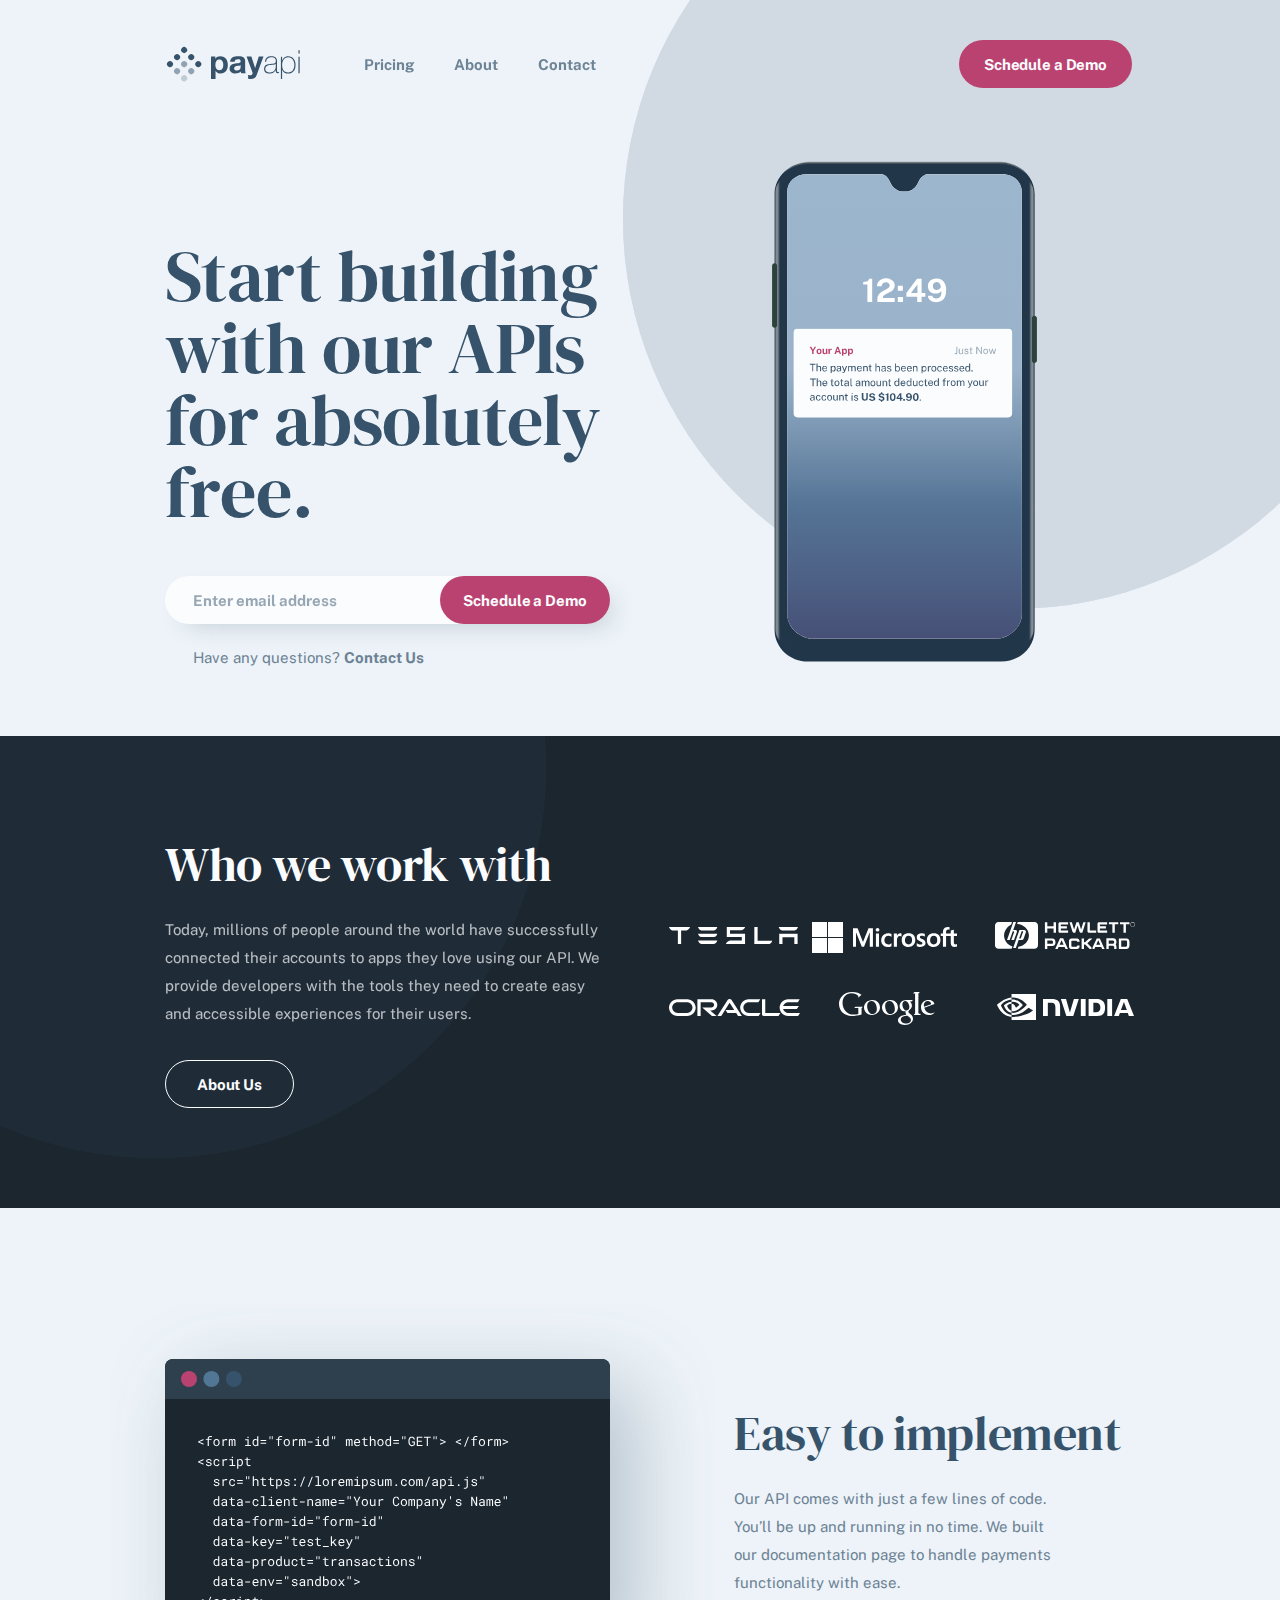
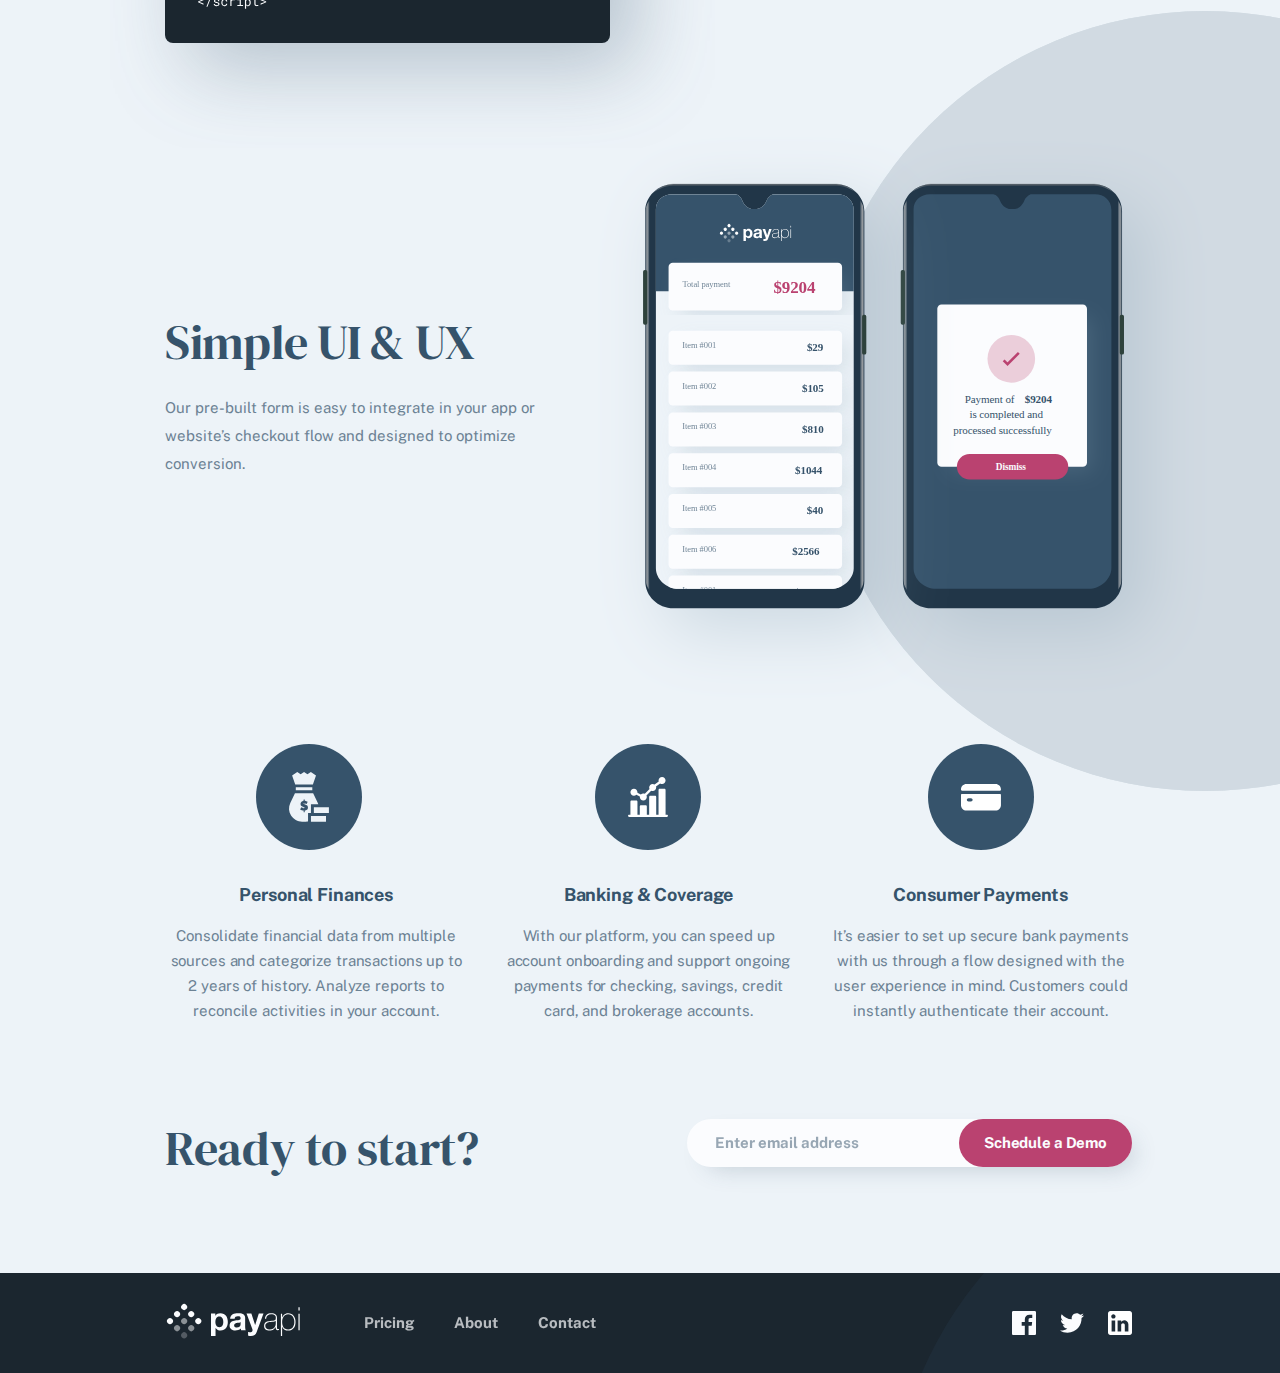
==== commit 050963ae: "Responsive style fixes" ====
--- a/index.html
+++ b/index.html
@@ -25,6 +25,7 @@
 <body>
     <div class="main-content">
         <div class="main-content__div header-bubble__home">
+            <div class="header-bubble__large"></div>
             <header>
                 <nav class="desktop-navbar__div">
                     <a href="index.html"><img src="IMG/payapi-logo.svg" alt="logo" class="header-logo"></a>
@@ -44,7 +45,8 @@
                             <li><a href="pricing.html">Pricing</a></li>
                             <li><a href="about.html">About</a></li>
                             <li><a href="contacts.html">Contact</a></li>
-                            <li><button class="button-text button--primary-pink button-mobile-menu">Schedule a Demo</button></li>
+                            <li><button class="button-text button--primary-pink button-mobile-menu">Schedule a
+                                    Demo</button></li>
                         </ul>
                     </div>
                 </div>
@@ -56,11 +58,13 @@
                     </div>
                     <div class="header-container__grid-in-columns">
                         <h1>Start building with our APIs for absolutely free. </h1>
-                        <form class="header-container__nav-form" id="formScheduleDemoTop">
-                            <input class="header-container__email" type="email" id="inputScheduleDemoTop"
-                                placeholder="Enter email address" maxlength="255">
-                            <button class="button-text button--primary-pink" id="buttonScheduleDemoTop"
-                                onclick="scheduleDemoFormTop(event);">Schedule a Demo</button>
+                        <form id="formScheduleDemoTop">
+                            <div class="header-container__nav-form">
+                                <input class="header-container__email" type="email" id="inputScheduleDemoTop"
+                                    placeholder="Enter email address" maxlength="255">
+                                <button class="button-text button--primary-pink" id="buttonScheduleDemoTop"
+                                    onclick="scheduleDemoFormTop(event);">Schedule a Demo</button>
+                            </div>
                             <div id="errorTop" class="error-message"></div>
                         </form>
                         <div class="header-container__have-any-questions">
@@ -74,25 +78,24 @@
         <section class="who-we-work__section">
             <div class="who-we-work">
                 <h3 class="who-we-work__heading">Who we work with</h3>
-                    <div class="who-we-work__info">
-                        <p>Today, millions of people around the world have successfully connected their accounts to
-                            apps they love using our API. We provide developers with the tools they need to create
-                            easy and accessible experiences for their users.</p>
-                        <button class="button-text button--primary-blue" onclick="redirectToAboutPage();">About Us</button>
-                    </div>
-                    <div class="enterprise-logo__div">
-                        <span class="span-tesla"></span>
-                        <span class="span-microsoft"></span>
-                        <span class="span-hewlett"></span>
-                        <span class="span-oracle"></span>
-                        <span class="span-google"></span>
-                        <span class="span-nvidia"></span>
-                    </div>
+                <div class="who-we-work__info">
+                    <p>Today, millions of people around the world have successfully connected their accounts to apps they love using our API. We provide developers with the tools they need to create easy and accessible experiences for their users.</p>
+                    <button class="button-text button--primary-blue" onclick="redirectToAboutPage();">About Us</button>
+                </div>
+                <div class="enterprise-logo__div">
+                    <span class="span-tesla"></span>
+                    <span class="span-microsoft"></span>
+                    <span class="span-hewlett"></span>
+                    <span class="span-oracle"></span>
+                    <span class="span-google"></span>
+                    <span class="span-nvidia"></span>
+                </div>
+                <div class="who-we-bubble"></div>
             </div>
         </section>
-        <div class="main-content__div gray-bubble">
-            <main >
-                <!-- All gray -->
+        <div class="main-content__div--bottom gray-bubble">
+            <div class="gray-bubble__large"></div>
+            <main>
                 <section class="main-content__div__simple-ui-ux">
                     <section class="main-content__div__simple-ui-ux__easy-to">
                         <img src="/IMG/illustration-easy-to-implement.svg" alt="code example ui-ux">
@@ -102,43 +105,49 @@
                         </div>
                     </section>
                     <section class="main-content__div__simple">
-                        <div class="main-content__div__simple__inline"> 
+                        <div class="main-content__div__simple__inline">
                             <h2>Simple UI & UX</h2>
                             <p>Our pre-built form is easy to integrate in your app or website’s checkout flow and designed to optimize conversion.</p>
-                        </div> 
+                        </div>
                         <div class="main-content__div__simple__buble-phone">
                             <img src="/IMG/illustration-simple-ui.svg" alt="ui-ux-design">
                         </div>
                     </section>
-                <section class="container-review">
+                    <section class="container-review">
                         <div class="container-column__finances">
-                            <img src="IMG/finances-logo.svg" alt="finances logo" class="container-column__finances-photo">
+                            <img src="IMG/finances-logo.svg" alt="finances logo"
+                                class="container-column__finances-photo">
                             <h3>Personal Finances</h3>
                             <p>Consolidate financial data from multiple sources and categorize transactions up to 2 years of history. Analyze reports to reconcile activities in your account. </p>
                         </div>
 
                         <div class="container-column__banking">
-                            <img src="IMG/banking-coverage-logo.svg" alt="banking and coverage logo" class="container-column__banking-logo">
+                            <img src="IMG/banking-coverage-logo.svg" alt="banking and coverage logo"
+                                class="container-column__banking-logo">
                             <h3>Banking & Coverage</h3>
                             <p>With our platform, you can speed up account onboarding and support ongoing payments for checking, savings, credit card, and brokerage accounts.</p>
                         </div>
 
                         <div class="container-column__consumer-payments">
-                            <img src="IMG/consumer-payments-logo.svg" alt="consumer payments logo" class="container-column__consumer-payments-logo">
+                            <img src="IMG/consumer-payments-logo.svg" alt="consumer payments logo"
+                                class="container-column__consumer-payments-logo">
                             <h3>Consumer Payments</h3>
                             <p>It’s easier to set up secure bank payments with us through a flow designed with the user experience in mind. Customers could instantly authenticate their account.</p>
                         </div>
-                </section>
-                <section class="container-bottom">
-                    <h2>Ready to start?</h2>
-                    <form class="header-container__nav-form" id="formScheduleDemo">
-                        <input type="email" class="header-container__email" id="inputScheduleDemo"
-                            placeholder="Enter email address" maxlength="255">
-                        <button class="button-text button--primary-pink button-bottom" id="buttonScheduleDemo"
-                            onclick="scheduleDemoForm(event);">Schedule a Demo</button>
-                        <div id="error" class="error-message"></div>
-                    </form>
-                </section>
+                    </section>
+                    <section class="container-bottom">
+                        <h2>Ready to start?</h2>
+                        <form id="formScheduleDemo">
+                            <div class="header-container__nav-form">
+                                <input type="email" class="header-container__email" id="inputScheduleDemo"
+                                    placeholder="Enter email address" maxlength="255">
+                                <button class="button-text button--primary-pink button-bottom" id="buttonScheduleDemo"
+                                    onclick="scheduleDemoForm(event);">Schedule a Demo</button>
+
+                            </div>
+                            <div id="error" class="error-message"></div>
+                        </form>
+                    </section>
             </main>
         </div>
         <footer>
--- a/CSS/style.css
+++ b/CSS/style.css
@@ -1,3 +1,7 @@
+body {
+  overflow-x: hidden;
+}
+
 :root {
   --dark-pink: rgb(186, 66, 112);
   --link-water-white: rgb(251, 252, 254);
@@ -8,25 +12,34 @@
 }
 
 /* NEW CODE */
-.main-content__div {
+.main-content__div,
+.main-content__div--bottom {
   margin: 0 auto;
 }
 
 /* NEW CODE */
-.main-content__div {
+.main-content__div,
+.main-content__div--bottom {
   padding: 40px 148px 0 165px;
   /* max-width: 1110px; Perkelti i didesnius ekranus nei 1440px*/
 }
 
 
-.main-content__div {
+.main-content {
   background-color: #edf3f8;
 }
 
-.header-bubble__home{
+.header-bubble__home {
   background-image: url(../IMG/bg-pattern-circle.svg);
   background-repeat: no-repeat;
-  background-position: 124.5% 389%
+  background-position: 124.5% 389%;
+}
+
+.main-bubble {
+  background-image: url(../IMG/bg-pattern-circle.svg);
+  background-repeat: no-repeat;
+  background-position: 124.5% -527px;
+  background-size: 780px;
 }
 
 .menu-mobile {
@@ -156,13 +169,14 @@
   margin-left: -170px;
 }
 
-
-#formScheduleDemo.div-error .error-message {
-  padding-left: 30px;
-  margin-top: 10px;
-  grid-column: 1/3;
-  margin-left: 170px;
+#formScheduleDemoTop .error-message,
+#formScheduleDemo .error-message {
+  margin: 10px 0 0 30px;
   text-align: left;
+}
+
+.error-message {
+  color: rgba(255, 0, 0, 1);
 }
 
 .button-bottom {
@@ -327,11 +341,6 @@
   -webkit-text-fill-color: #36536b;
 }
 
-
-
-
-/* 3 columns css - Personal Finances, Banking & Coverage, Consumer Payments */
-
 .container-review {
   display: flex;
   flex-direction: row;
@@ -376,6 +385,7 @@
   line-height: 25px;
   letter-spacing: -0.138px;
   margin: 32px 0 16px 0;
+  text-wrap: nowrap;
 }
 
 .container-review p {
@@ -393,10 +403,22 @@
   margin-right: 15px;
 }
 
-@media screen and (min-width: 1441px) {
-
-  .main-content {
-    background-color: #edf3f8;
+@media screen and (min-width: 90.063em) {
+
+  .main-content,
+  .main-content__div--bottom,
+  .about-photo__container {
+    margin: 0 auto;
+  }
+
+  .main-content__div,
+  .who-we-work,
+  .main-content__div--bottom {
+    max-width: 1110px;
+  }
+
+  .about-photo__container {
+    max-width: 1440px !important;
   }
 
   .dropdown {
@@ -421,23 +443,112 @@
 
   .who-we-work {
     overflow: unset !important;
-  }
+    grid-template-columns: 638px 449px !important;
+  }
+
+  .header-bubble__home,
+  .gray-bubble,
+  .main-bubble {
+    background-image: unset;
+    z-index: 1;
+    position: relative;
+  }
+
+  .main-bubble__large {
+    width: 780px;
+    height: 780px;
+    border-radius: 780px;
+    background: #36536b;
+    position: absolute;
+    z-index: -1;
+    right: -154px;
+    top: -527px;
+    float: right;
+    opacity: 0.15;
+  }
+
+  .header-bubble__large {
+    width: 780px;
+    height: 780px;
+    border-radius: 780px;
+    background: #36536b;
+    position: absolute;
+    z-index: -1;
+    right: -159px;
+    bottom: 129px;
+    float: right;
+    opacity: 0.15;
+  }
+
+  .gray-bubble__large {
+    width: 780px;
+    height: 780px;
+    border-radius: 780px;
+    background: #36536b;
+    position: absolute;
+    z-index: -1;
+    right: -406px;
+    top: 448px;
+    float: right;
+    opacity: 0.15;
+  }
+
+  .about-bubble {
+    width: 780px;
+    height: 780px;
+    border-radius: 780px;
+    background: #36536b;
+    position: absolute;
+    z-index: 1;
+    left: -693px !important;
+    top: -712px !important;
+    opacity: 0.1;
+  }
+
+  .who-we-work__section {
+    overflow: hidden;
+    height: 472px;
+  }
+
+  .who-we-work,
+  .gray-bubble {
+    background-image: unset !important;
+  }
+
+  .who-we-bubble {
+    width: 780px;
+    height: 780px;
+    border-radius: 780px;
+    background: #36536B;
+    position: relative;
+    z-index: 3;
+    left: -400px;
+    top: -730px;
+    opacity: 0.15;
+  }
+
 }
 
 
 
 @media only screen and (min-width: 40.063em) and (max-width: 64em) {
+
   .main-content__div {
-    padding: 0 40px 0 39px;
-  }
-
-  .main-content__div {
-    padding: 40px 22px 0 39px;
+    padding: 40px 39px 0 39px;
+  }
+
+  .main-content__div--bottom {
+    padding: 40px 23px 0 39px;
   }
 
   .header-bubble__home {
     background-position: center -663px;
     background-size: 949px;
+  }
+
+  .main-bubble {
+    background-position: 501px -464px;
+    background-size: 780px;
   }
 
   .menu-mobile {
@@ -509,6 +620,52 @@
   }
 }
 
+@media only screen and (min-width: 1025px) and (max-width: 1126px) {
+  img.header-container__phone-img {
+    margin: 43px -38px 0 0 !important;
+  }
+
+  .container-bottom {
+    gap: 28px;
+  }
+}
+
+@media only screen and (min-width: 1025px) and (max-width: 1212px) {
+  .who-we-work__info {
+    width: 342px !important;
+  }
+
+  .who-we-work {
+    padding: 100px 145px 100px 108px !important;
+  }
+}
+
+@media only screen and (min-width: 641px) and (max-width: 740px) {
+  
+  .container-navbar li {
+    padding-left: 25px !important;
+  }
+
+  .container-navbar li:first-child, .footer-companylogo  {
+    padding-left: 30px !important;
+  }
+
+  .footer-companylogo  {
+    margin-right: 30px !important;
+  }
+
+  .footer {
+    padding: 0 40px 0 1px !important;
+  }
+
+  .footer-links li {
+    margin-right: 25px !important;
+  }
+
+  .container-review {
+    gap: 15px;
+  }
+}
 
 @media only screen and (max-width: 40em) {
 
@@ -516,16 +673,28 @@
     text-align: center;
   }
 
+  .main-content__div {
+    padding: 36px 24px 0 24px;
+  }
+
+  .main-content__div--bottom {
+    padding: 41px 24px 0 24px;
+  }
+
+  .header-bubble__home {
+    background-position: -202px -550px;
+  }
+
+  .main-bubble {
+    background-position: 74px -644px;
+  }
+
   #formScheduleDemoTop .button--primary-pink {
     margin-left: unset;
   }
 
   .who-we-work__section {
     padding: 0 24px 0 24px;
-  }
-
-  .main-content__div:first-child {
-    background-position: -202px -550px;
   }
 
   .main-content {
@@ -627,6 +796,13 @@
     margin-bottom: 32px;
   }
 
+  .div-error {
+    display: flex;
+    flex-direction: column;
+    margin-bottom: 6px;
+
+  }
+
   #formScheduleDemo {
     padding-left: 0px;
     margin-left: 0px;
@@ -635,6 +811,19 @@
     width: 328px
   }
 
+  .div-error #errorTop {
+    padding-left: unset;
+    margin-top: 10px;
+    grid-column: unset;
+    margin-left: unset;
+    text-align: center;
+    padding-bottom: 58px;
+  }
+
+  #formScheduleDemo.div-error .button-bottom {
+    margin-bottom: unset;
+  }
+
   #formScheduleDemo #inputScheduleDemo {
     margin-bottom: 16px;
     width: 300px;
@@ -702,12 +891,21 @@
     margin-right: 0;
   }
 
-  .container-review h3{
+  .container-review h3 {
     margin-right: -2px;
   }
 
-  .container-column__banking-logo, .container-column__consumer-payments-logo {
+  .container-column__banking-logo,
+  .container-column__consumer-payments-logo {
     margin-left: 0;
   }
+  
+  .header-container__nav-form {
+    flex-direction: column;
+  }
+
+  .header-container__email{
+    text-align: left;
+  }
 
 }--- a/CSS/who-we-work.css
+++ b/CSS/who-we-work.css
@@ -115,22 +115,13 @@
     margin-top: 11px;
 }
 
-.who-we-bubble {
-    width: 780px;
-    height: 780px;
-    border-radius: 780px;
-    background: #36536B;
-    position: relative;
-    z-index: 3;
-    left: -400px;
-    top: -730px;
-    opacity: 0.15;
-}
+
 
 @media only screen and (min-width: 40.063em) and (max-width: 64em){ 
 
     .who-we-work {
         background-image: none;
+        padding: 100px 22px 0 40px;
     }
 
     .who-we-work__section {
@@ -140,7 +131,6 @@
     }
     .main-content__div {
         text-align: center;
-        padding: 45px 40px 0 39px;
     }
 
     .enterprise-logo__div {
@@ -216,14 +206,6 @@
         background-image: url(../IMG/bg-pattern-circle.svg);
         background-repeat: no-repeat;
         background-position: center -601px;
-    }
-
-    .main-content {
-        background-color: #edf3f8;
-    }
-
-    .main-content__div {
-        padding: 36px 24px 0 24px;
     }
 
     .who-we-work {
--- a/CSS/style_home.css
+++ b/CSS/style_home.css
@@ -76,13 +76,6 @@
 
 @media only screen and (min-width: 40.063em) and (max-width: 64em) {
     /* ALL NEW CODE */
-    .main-content__div {
-        padding: 40px 23px 0 40px;
-    }
-
-    .who-we-work {
-        padding: 100px 9px 0 40px;
-    }
 
     .header-container__grid-in-columns h1 {
         font-size: 48px;
